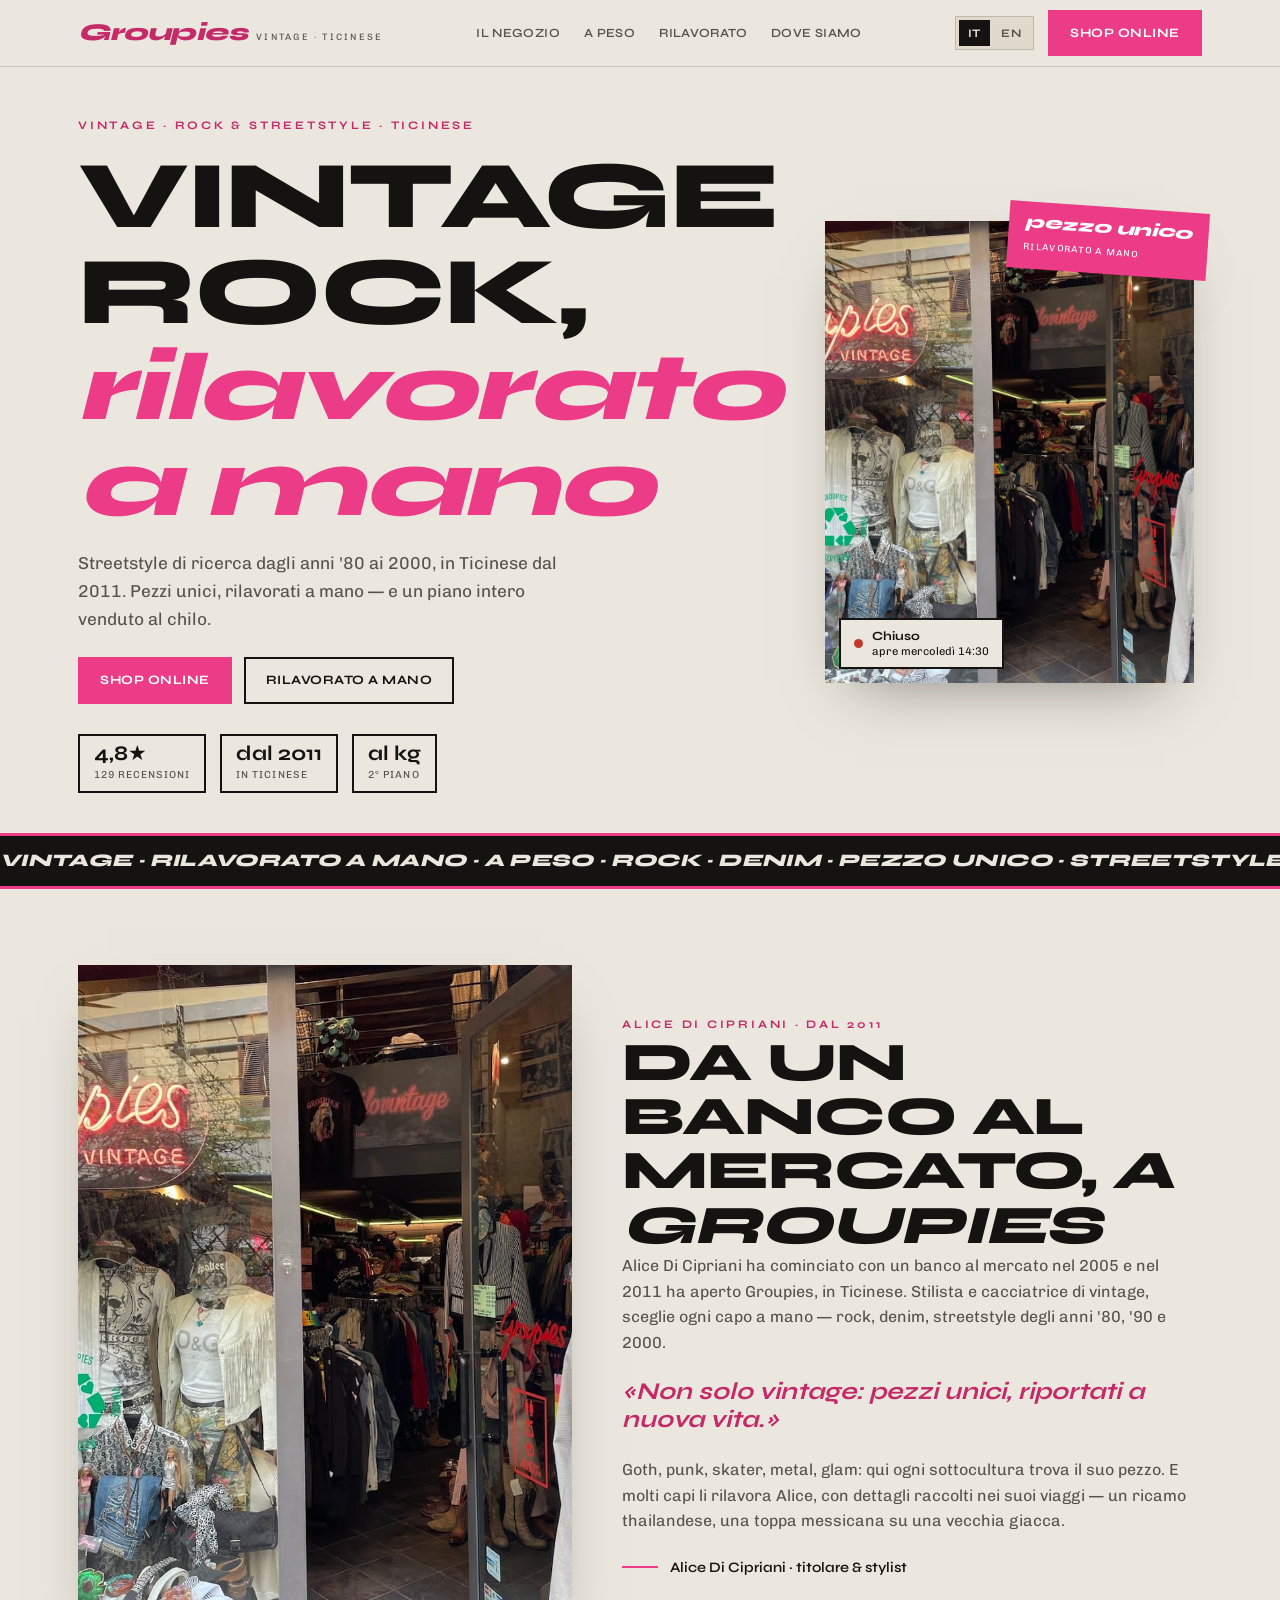
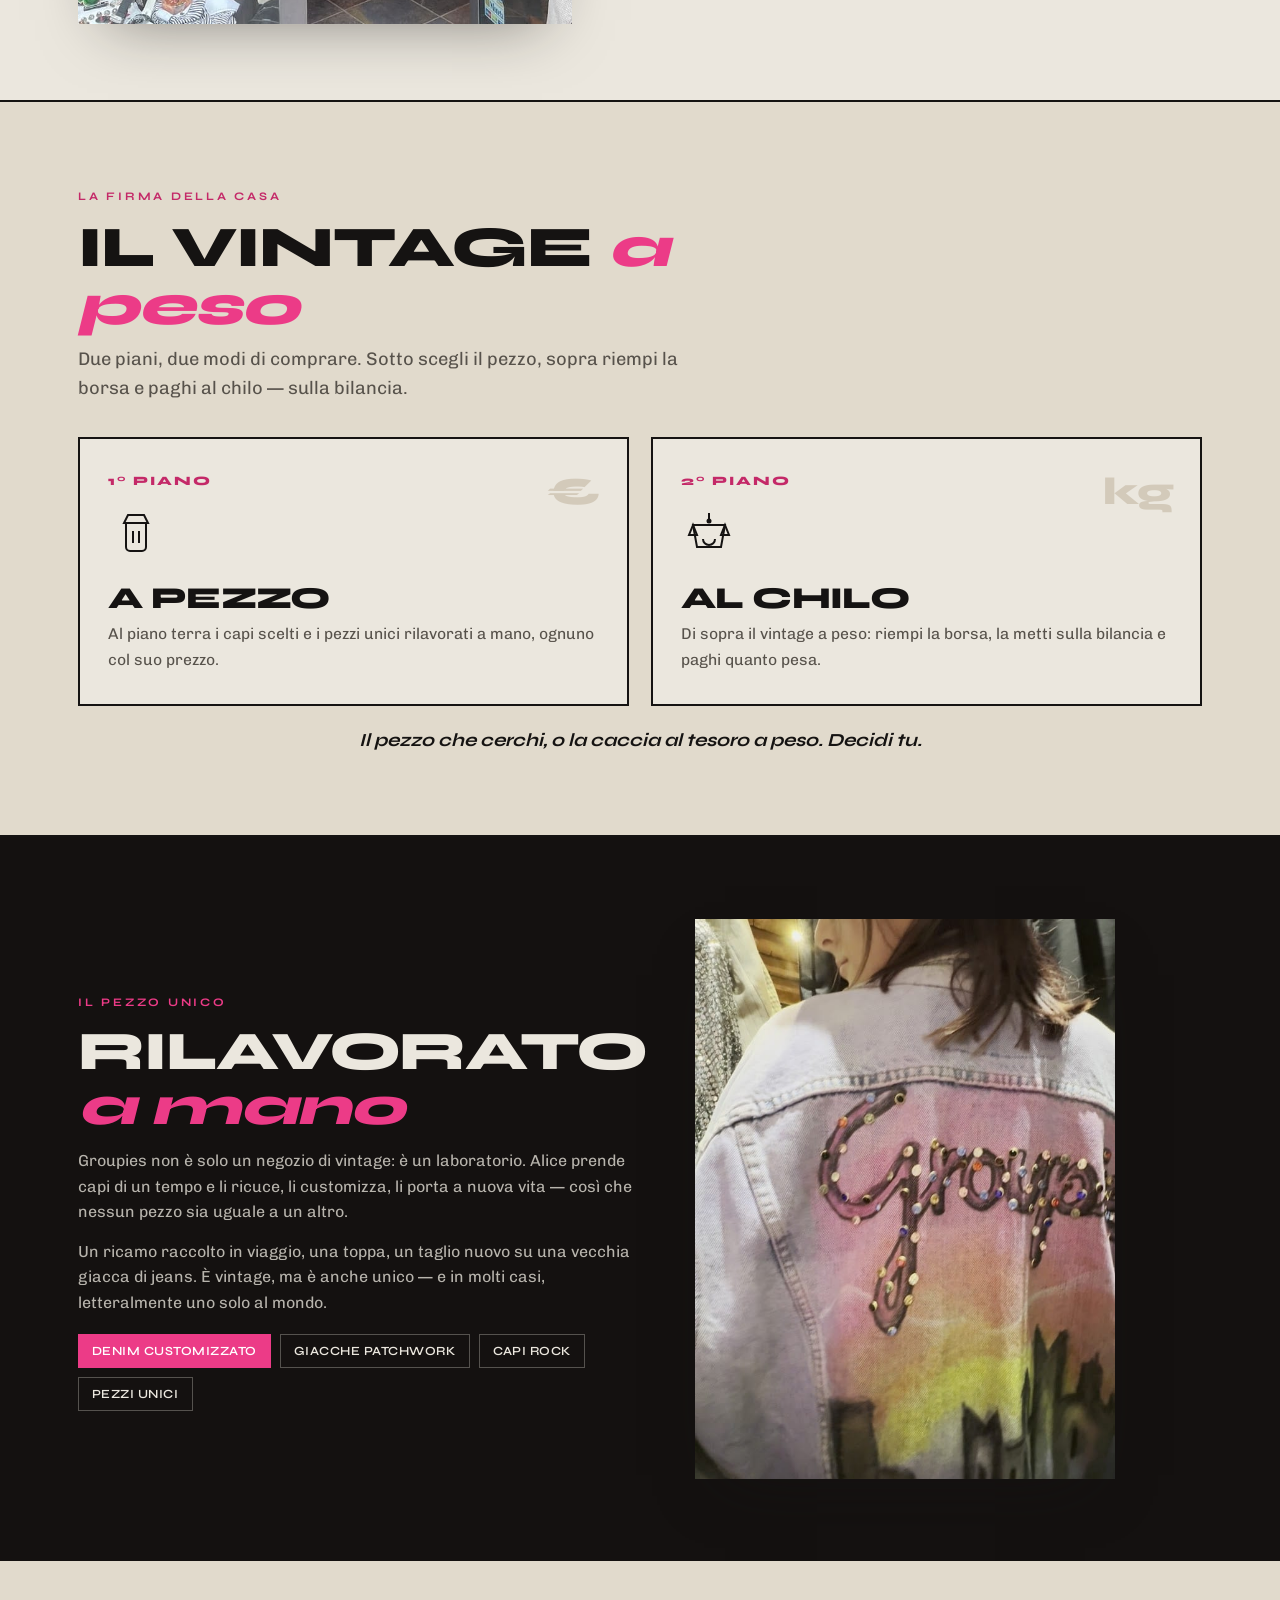
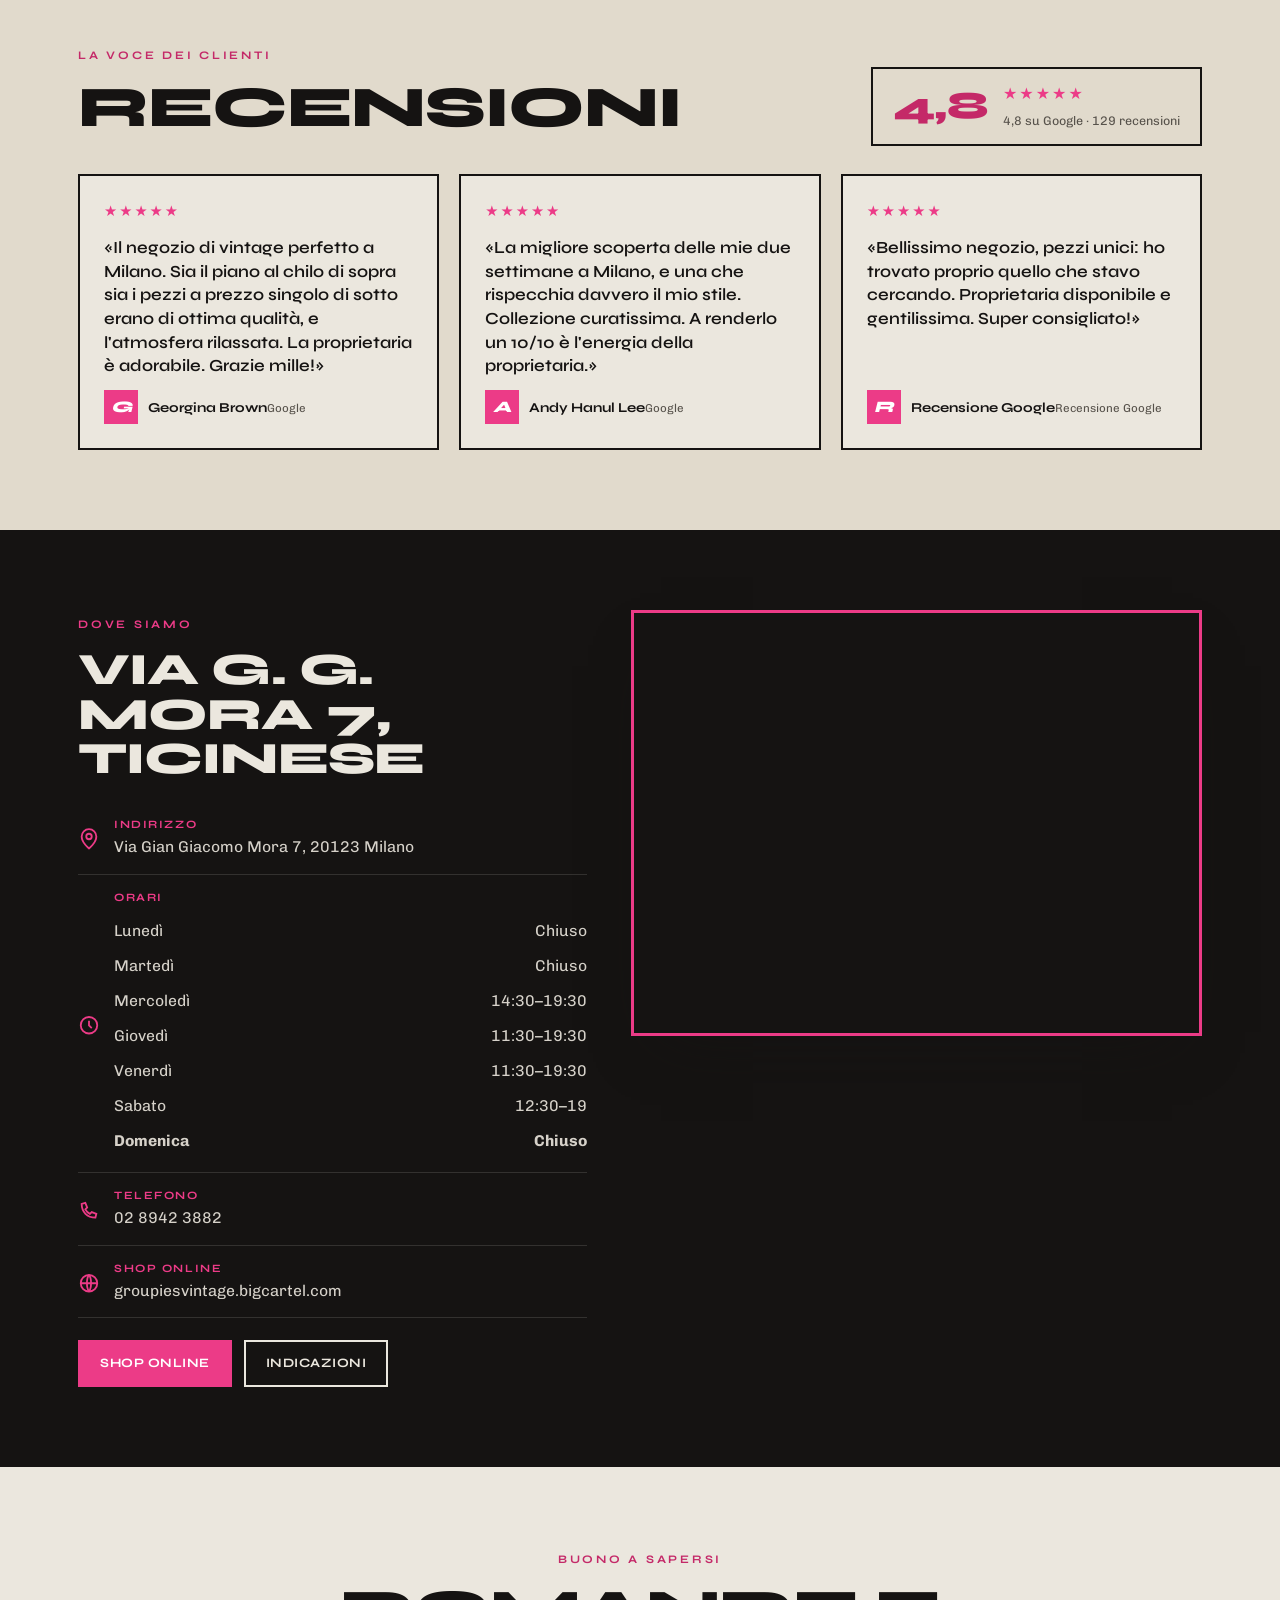
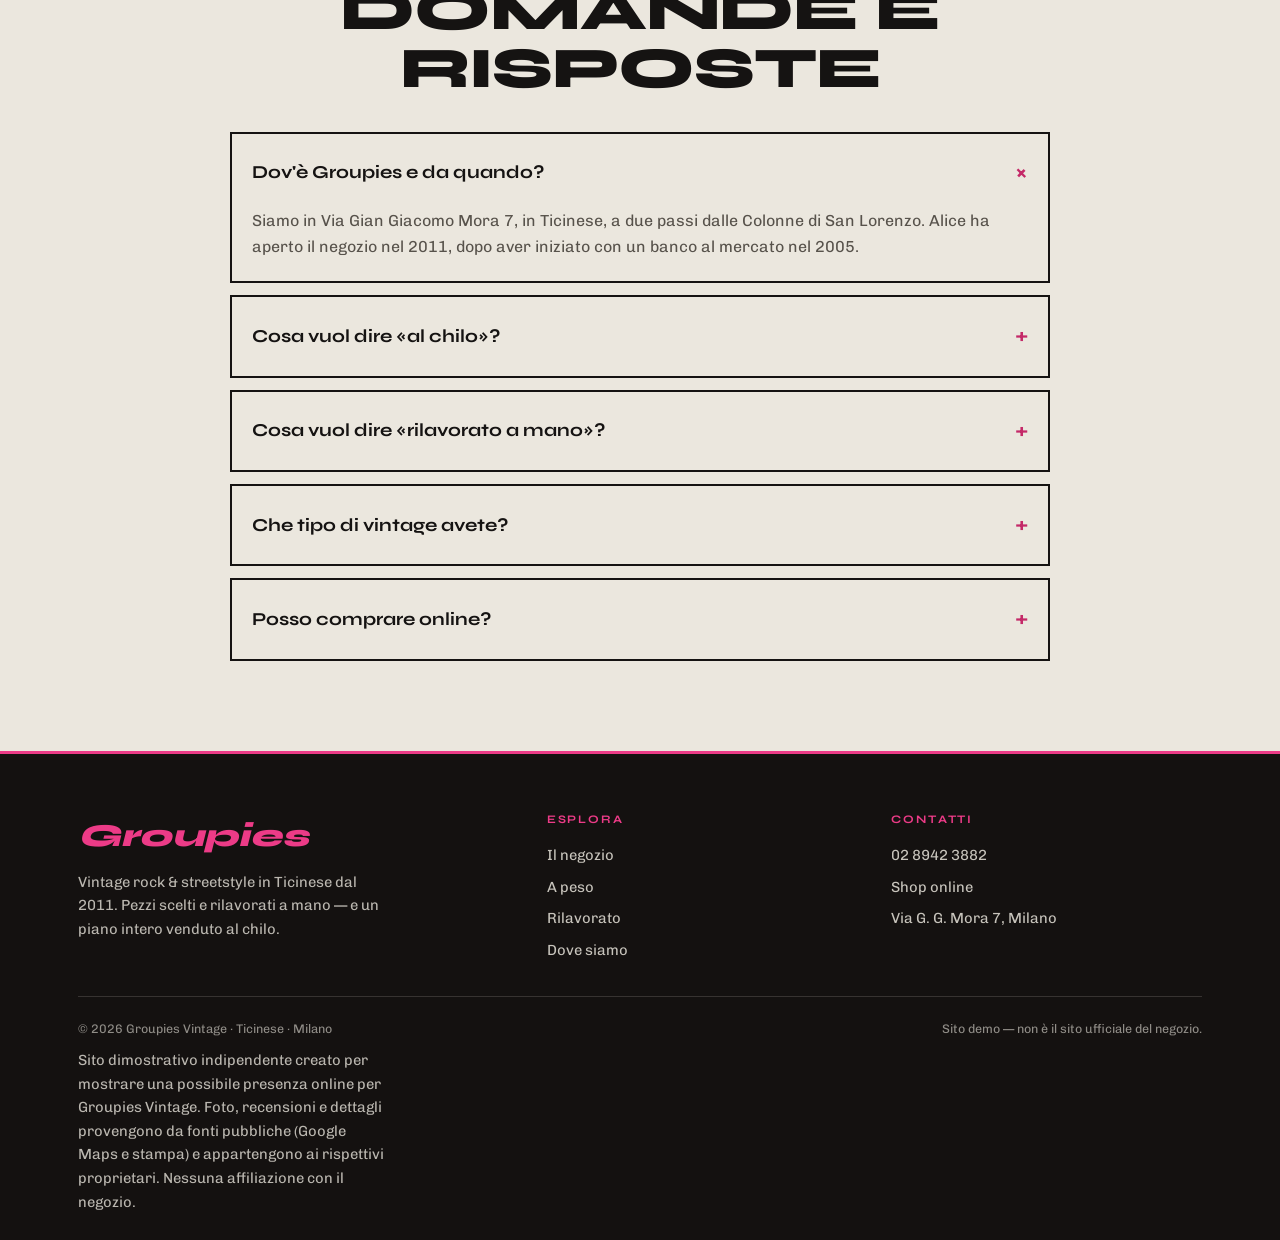
==== index.html @ d7771958 "Groupies Vintage — sito demo (vintage rock streetstyle, Ticinese)" ====
<!DOCTYPE html>
<html lang="it">
<head>
<meta charset="UTF-8">
<meta name="viewport" content="width=device-width, initial-scale=1.0">
<title>Groupies Vintage · vintage rock & streetstyle · Ticinese, Milano</title>
<meta name="description" content="Groupies Vintage, negozio di vintage rock e streetstyle in Ticinese a Milano dal 2011. Pezzi unici rilavorati a mano da Alice Di Cipriani, e un piano di vintage a peso, al chilo.">
<link rel="preconnect" href="https://fonts.googleapis.com">
<link rel="preconnect" href="https://fonts.gstatic.com" crossorigin>
<link href="https://fonts.googleapis.com/css2?family=Syne:ital,wght@0,600;0,700;0,800;1,700;1,800&family=Chivo:ital,wght@0,300;0,400;0,500;0,700;1,400&display=swap" rel="stylesheet">
<link rel="stylesheet" href="css/styles.css">
<link rel="icon" href="data:image/svg+xml,<svg xmlns='http://www.w3.org/2000/svg' viewBox='0 0 100 100'><rect width='100' height='100' fill='%23141110'/><text x='50' y='70' font-size='58' text-anchor='middle' fill='%23EC3B87' font-family='sans-serif' font-style='italic' font-weight='bold'>G</text></svg>">
</head>
<body>

<!-- intro -->
<div id="intro">
  <div class="in">
    <div class="w">Groupies</div>
    <div class="s">Vintage · Milano</div>
  </div>
</div>

<!-- topbar -->
<header class="bar">
  <div class="wrap row">
    <a class="brand" href="#top"><b>Groupies</b><span>Vintage · Ticinese</span></a>
    <nav class="links">
      <a href="#story" data-i18n="nav.story">Il negozio</a>
      <a href="#peso" data-i18n="nav.peso">A peso</a>
      <a href="#remade" data-i18n="nav.remade">Rilavorato</a>
      <a href="#visit" data-i18n="nav.visit">Dove siamo</a>
    </nav>
    <div class="bar-tools">
      <div class="lang"><button data-l="it" class="on">IT</button><button data-l="en">EN</button></div>
      <a href="https://groupiesvintage.bigcartel.com" target="_blank" rel="noopener" class="btn solid" data-i18n="bar.book">Shop online</a>
      <button class="burger" aria-label="Menu"><span></span></button>
    </div>
  </div>
</header>

<main id="top">

<!-- hero -->
<section class="hero">
  <div class="wrap grid">
    <div class="hero-copy">
      <span class="eyebrow kick" data-i18n="hero.kick">Vintage · rock & streetstyle · Ticinese</span>
      <h1 data-i18n="hero.h1">Vintage rock,<br><em>rilavorato a mano</em></h1>
      <p class="sub" data-i18n="hero.sub">Streetstyle di ricerca dagli anni '80 ai 2000, in Ticinese dal 2011. Pezzi unici, rilavorati a mano — e un piano intero venduto al chilo.</p>
      <div class="cta">
        <a href="https://groupiesvintage.bigcartel.com" target="_blank" rel="noopener" class="btn solid" data-i18n="hero.book">Shop online</a>
        <a href="#remade" class="btn ghost" data-i18n="hero.remade">Rilavorato a mano</a>
      </div>
      <div class="facts">
        <div class="f"><b data-i18n="hero.f1n">4,8★</b><span data-i18n="hero.f1l">129 recensioni</span></div>
        <div class="f"><b data-i18n="hero.f2n">dal 2011</b><span data-i18n="hero.f2l">in Ticinese</span></div>
        <div class="f"><b data-i18n="hero.f3n">al kg</b><span data-i18n="hero.f3l">2° piano</span></div>
      </div>
    </div>
    <div class="hero-art">
      <div class="ph">
        <img src="img/hero-facciata.jpg" alt="La vetrina di Groupies Vintage con l'insegna al neon rosa" width="500" height="625">
        <div class="badge-open" id="openBadge"><span class="dot"></span><span class="t"><b>Aperto</b></span></div>
      </div>
      <div class="tag"><b data-i18n="hero.tag">pezzo unico</b><span data-i18n="hero.tags">rilavorato a mano</span></div>
    </div>
  </div>
</section>

<!-- ribbon -->
<div class="ribbon" aria-hidden="true">
  <div class="track">
    <span data-i18n="ribbon">VINTAGE · RILAVORATO A MANO · A PESO · ROCK · DENIM · PEZZO UNICO · STREETSTYLE · DAL 2011 ·</span>
    <span data-i18n="ribbon">VINTAGE · RILAVORATO A MANO · A PESO · ROCK · DENIM · PEZZO UNICO · STREETSTYLE · DAL 2011 ·</span>
  </div>
</div>

<!-- story -->
<section class="story reveal" id="story">
  <div class="wrap grid">
    <div class="ph"><img src="img/shop.jpg" alt="La vetrina di Groupies con l'insegna al neon e i capi vintage" width="400" height="533"></div>
    <div class="story-copy">
      <span class="eyebrow" data-i18n="story.kick">Alice Di Cipriani · dal 2011</span>
      <h2 style="font-size:clamp(2.2rem,5vw,3.4rem);text-transform:uppercase" data-i18n="story.h2">Da un banco al mercato, <em>a Groupies</em></h2>
      <p data-i18n="story.p1">Alice Di Cipriani ha cominciato con un banco al mercato nel 2005 e nel 2011 ha aperto Groupies, in Ticinese. Stilista e cacciatrice di vintage, sceglie ogni capo a mano — rock, denim, streetstyle degli anni '80, '90 e 2000.</p>
      <p class="pull" data-i18n="story.pull">«Non solo vintage: pezzi unici, riportati a nuova vita.»</p>
      <p data-i18n="story.p2">Goth, punk, skater, metal, glam: qui ogni sottocultura trova il suo pezzo. E molti capi li rilavora Alice, con dettagli raccolti nei suoi viaggi — un ricamo thailandese, una toppa messicana su una vecchia giacca.</p>
      <div class="sign"><span class="l"></span><span data-i18n="story.sign">Alice Di Cipriani · titolare & stylist</span></div>
    </div>
  </div>
</section>

<!-- il vintage a peso -->
<section class="peso reveal" id="peso">
  <div class="wrap">
    <div class="shead">
      <span class="eyebrow" data-i18n="peso.kick">La firma della casa</span>
      <h2 data-i18n="peso.h2">Il vintage <em>a peso</em></h2>
      <p class="lead" data-i18n="peso.sub">Due piani, due modi di comprare. Sotto scegli il pezzo, sopra riempi la borsa e paghi al chilo — sulla bilancia.</p>
    </div>
    <div class="floors">
      <div class="floor">
        <span class="big" data-i18n="f1.big">€</span>
        <div class="num" data-i18n="f1.num">1° piano</div>
        <svg class="ic" viewBox="0 0 56 56" fill="none" stroke="currentColor" stroke-width="2"><path d="M20 10h16l4 8H16z"/><path d="M18 18v24a4 4 0 004 4h12a4 4 0 004-4V18"/><path d="M25 26v12M31 26v12"/></svg>
        <h3 data-i18n="f1.t">A pezzo</h3>
        <p data-i18n="f1.p">Al piano terra i capi scelti e i pezzi unici rilavorati a mano, ognuno col suo prezzo.</p>
      </div>
      <div class="floor">
        <span class="big" data-i18n="f2.big">kg</span>
        <div class="num" data-i18n="f2.num">2° piano</div>
        <svg class="ic" viewBox="0 0 56 56" fill="none" stroke="currentColor" stroke-width="2"><path d="M28 8v6"/><circle cx="28" cy="16" r="2.5" fill="currentColor" stroke="none"/><path d="M12 20h32l-4 22H16z"/><path d="M12 20l-4 10h8zM44 20l4 10h-8z"/><path d="M22 34c0 3.3 2.7 6 6 6s6-2.7 6-6"/></svg>
        <h3 data-i18n="f2.t">Al chilo</h3>
        <p data-i18n="f2.p">Di sopra il vintage a peso: riempi la borsa, la metti sulla bilancia e paghi quanto pesa.</p>
      </div>
    </div>
    <p class="note" data-i18n="peso.note">Il pezzo che cerchi, o la caccia al tesoro a peso. Decidi tu.</p>
  </div>
</section>

<!-- rilavorato a mano -->
<section class="remade reveal" id="remade">
  <div class="wrap grid">
    <div class="remade-copy">
      <span class="eyebrow" data-i18n="remade.kick">Il pezzo unico</span>
      <h2 data-i18n="remade.h2">Rilavorato <em>a mano</em></h2>
      <p data-i18n="remade.p1">Groupies non è solo un negozio di vintage: è un laboratorio. Alice prende capi di un tempo e li ricuce, li customizza, li porta a nuova vita — così che nessun pezzo sia uguale a un altro.</p>
      <p data-i18n="remade.p2">Un ricamo raccolto in viaggio, una toppa, un taglio nuovo su una vecchia giacca di jeans. È vintage, ma è anche unico — e in molti casi, letteralmente uno solo al mondo.</p>
      <div class="tags">
        <span class="tag on" data-i18n="rt1">Denim customizzato</span>
        <span class="tag" data-i18n="rt2">Giacche patchwork</span>
        <span class="tag" data-i18n="rt3">Capi rock</span>
        <span class="tag" data-i18n="rt4">Pezzi unici</span>
      </div>
    </div>
    <div class="ph"><img src="img/giacca-custom.jpg" alt="Una giacca di jeans customizzata a mano con la scritta Groupies" width="420" height="560"></div>
  </div>
</section>

<!-- reviews -->
<section class="reviews reveal">
  <div class="wrap">
    <div class="rev-head">
      <div class="shead" style="margin-bottom:0">
        <span class="eyebrow" data-i18n="rev.kick">La voce dei clienti</span>
        <h2 data-i18n="rev.h2">Recensioni</h2>
      </div>
      <div class="rating-badge">
        <span class="big">4,8</span>
        <div><div class="st">★★★★★</div><small data-i18n="rev.sub">4,8 su Google · 129 recensioni</small></div>
      </div>
    </div>
    <div class="rgrid">
      <div class="rcard">
        <div class="stars">★★★★★</div>
        <p data-i18n="rc1">«Il negozio di vintage perfetto a Milano. Sia il piano al chilo di sopra sia i pezzi a prezzo singolo di sotto erano di ottima qualità, e l'atmosfera rilassata. La proprietaria è adorabile. Grazie mille!»</p>
        <div class="who"><span class="av">G</span><div><b>Georgina Brown</b><span data-i18n="rc1m">Google</span></div></div>
      </div>
      <div class="rcard">
        <div class="stars">★★★★★</div>
        <p data-i18n="rc2">«La migliore scoperta delle mie due settimane a Milano, e una che rispecchia davvero il mio stile. Collezione curatissima. A renderlo un 10/10 è l'energia della proprietaria.»</p>
        <div class="who"><span class="av">A</span><div><b>Andy Hanul Lee</b><span data-i18n="rc2m">Google</span></div></div>
      </div>
      <div class="rcard">
        <div class="stars">★★★★★</div>
        <p data-i18n="rc3">«Bellissimo negozio, pezzi unici: ho trovato proprio quello che stavo cercando. Proprietaria disponibile e gentilissima. Super consigliato!»</p>
        <div class="who"><span class="av">R</span><div><b>Recensione Google</b><span data-i18n="rc3m">Recensione Google</span></div></div>
      </div>
    </div>
  </div>
</section>

<!-- visit -->
<section class="visit reveal" id="visit">
  <div class="wrap grid">
    <div class="info">
      <span class="eyebrow" data-i18n="visit.kick">Dove siamo</span>
      <h2 data-i18n="visit.h2">Via G. G. Mora 7, Ticinese</h2>
      <div class="line">
        <svg class="ic" viewBox="0 0 24 24" fill="none" stroke="currentColor" stroke-width="2"><path d="M12 22s8-6.5 8-13a8 8 0 10-16 0c0 6.5 8 13 8 13z"/><circle cx="12" cy="9" r="3"/></svg>
        <div><b data-i18n="visit.addr">Indirizzo</b><span>Via Gian Giacomo Mora 7, 20123 Milano</span></div>
      </div>
      <div class="line">
        <svg class="ic" viewBox="0 0 24 24" fill="none" stroke="currentColor" stroke-width="2"><circle cx="12" cy="12" r="9"/><path d="M12 7v5l3 3"/></svg>
        <div style="flex:1"><b data-i18n="visit.hours">Orari</b><div id="hoursList" style="margin-top:6px"></div></div>
      </div>
      <div class="line">
        <svg class="ic" viewBox="0 0 24 24" fill="none" stroke="currentColor" stroke-width="2"><path d="M4 5c0 9 6 15 15 15l1-4-5-2-2 2a12 12 0 01-5-5l2-2-2-5z"/></svg>
        <div><b data-i18n="visit.phone">Telefono</b><a href="tel:+390289423882">02 8942 3882</a></div>
      </div>
      <div class="line">
        <svg class="ic" viewBox="0 0 24 24" fill="none" stroke="currentColor" stroke-width="2"><circle cx="12" cy="12" r="9"/><path d="M3 12h18M12 3c3 3.5 3 14 0 18M12 3c-3 3.5-3 14 0 18"/></svg>
        <div><b data-i18n="visit.shop">Shop online</b><a href="https://groupiesvintage.bigcartel.com" target="_blank" rel="noopener">groupiesvintage.bigcartel.com</a></div>
      </div>
      <div class="cta" style="display:flex;gap:12px;margin-top:22px;flex-wrap:wrap">
        <a href="https://groupiesvintage.bigcartel.com" target="_blank" rel="noopener" class="btn solid" data-i18n="visit.book">Shop online</a>
        <a href="https://www.google.com/maps/dir/?api=1&destination=Groupies+Vintage+Via+Gian+Giacomo+Mora+7+Milano" target="_blank" rel="noopener" class="btn ghost" style="color:var(--concrete);border-color:var(--concrete)" data-i18n="visit.dir">Indicazioni</a>
      </div>
    </div>
    <div class="mapbox">
      <iframe title="Mappa — Groupies Vintage, Via Gian Giacomo Mora 7 Milano" loading="lazy" referrerpolicy="no-referrer-when-downgrade" src="https://www.google.com/maps?q=Groupies+Vintage,+Via+Gian+Giacomo+Mora+7,+Milano&output=embed"></iframe>
    </div>
  </div>
</section>

<!-- faq -->
<section class="faq reveal">
  <div class="wrap">
    <div class="shead center">
      <span class="eyebrow" data-i18n="faq.kick">Buono a sapersi</span>
      <h2 data-i18n="faq.h2">Domande e risposte</h2>
    </div>
    <div class="qs">
      <details class="q" open>
        <summary><span data-i18n="q1">Dov'è Groupies e da quando?</span><span class="pl">+</span></summary>
        <p data-i18n="a1">Siamo in Via Gian Giacomo Mora 7, in Ticinese, a due passi dalle Colonne di San Lorenzo. Alice ha aperto il negozio nel 2011, dopo aver iniziato con un banco al mercato nel 2005.</p>
      </details>
      <details class="q">
        <summary><span data-i18n="q2">Cosa vuol dire «al chilo»?</span><span class="pl">+</span></summary>
        <p data-i18n="a2">Al piano terra ci sono i capi scelti, ognuno col suo prezzo. Al piano di sopra c'è il vintage a peso: riempi la borsa, la metti sulla bilancia e paghi quanto pesa — una vera caccia al tesoro.</p>
      </details>
      <details class="q">
        <summary><span data-i18n="q3">Cosa vuol dire «rilavorato a mano»?</span><span class="pl">+</span></summary>
        <p data-i18n="a3">Alice rilavora molti capi a mano — customizza e ripara il vintage trasformandolo in pezzi unici, spesso con dettagli raccolti nei suoi viaggi, così che nessuno sia uguale a un altro.</p>
      </details>
      <details class="q">
        <summary><span data-i18n="q4">Che tipo di vintage avete?</span><span class="pl">+</span></summary>
        <p data-i18n="a4">Streetstyle dagli anni '80 ai 2000, rock e denim, con capi per gli stili goth, punk, skater e glam. Alice è stilista e in negozio è in vendita anche la sua collezione.</p>
      </details>
      <details class="q">
        <summary><span data-i18n="q5">Posso comprare online?</span><span class="pl">+</span></summary>
        <p data-i18n="a5">Sì — una selezione è sullo shop online (groupiesvintage.bigcartel.com). Ma il piano al chilo e i pezzi rilavorati si scovano meglio di persona.</p>
      </details>
    </div>
  </div>
</section>

</main>

<footer class="ft">
  <div class="wrap">
    <div class="top">
      <div>
        <div class="mk">Groupies</div>
        <p data-i18n="ft.tag">Vintage rock & streetstyle in Ticinese dal 2011. Pezzi scelti e rilavorati a mano — e un piano intero venduto al chilo.</p>
      </div>
      <div>
        <h5 data-i18n="ft.explore">Esplora</h5>
        <a href="#story" data-i18n="nav.story">Il negozio</a>
        <a href="#peso" data-i18n="nav.peso">A peso</a>
        <a href="#remade" data-i18n="nav.remade">Rilavorato</a>
        <a href="#visit" data-i18n="nav.visit">Dove siamo</a>
      </div>
      <div>
        <h5 data-i18n="ft.contact">Contatti</h5>
        <a href="tel:+390289423882">02 8942 3882</a>
        <a href="https://groupiesvintage.bigcartel.com" target="_blank" rel="noopener">Shop online</a>
        <a href="https://www.google.com/maps?q=Groupies+Vintage,+Via+Gian+Giacomo+Mora+7,+Milano" target="_blank" rel="noopener">Via G. G. Mora 7, Milano</a>
      </div>
    </div>
    <div class="bottom">
      <span>© 2026 Groupies Vintage · Ticinese · Milano</span>
      <span data-i18n="ft.rights">Sito demo — non è il sito ufficiale del negozio.</span>
    </div>
    <p class="disc" data-i18n="ft.disc">Sito dimostrativo indipendente creato per mostrare una possibile presenza online per Groupies Vintage. Foto, recensioni e dettagli provengono da fonti pubbliche (Google Maps e stampa) e appartengono ai rispettivi proprietari. Nessuna affiliazione con il negozio.</p>
  </div>
</footer>

<!-- JSON-LD -->
<script type="application/ld+json">
{
  "@context":"https://schema.org",
  "@type":"ClothingStore",
  "name":"Groupies Vintage",
  "description":"Negozio di vintage rock e streetstyle in Ticinese a Milano dal 2011. Pezzi unici rilavorati a mano da Alice Di Cipriani, e un piano di vintage a peso, al chilo.",
  "url":"https://rotenzark.github.io/groupies-vintage/",
  "telephone":"+39 02 8942 3882",
  "foundingDate":"2011",
  "priceRange":"€€",
  "address":{"@type":"PostalAddress","streetAddress":"Via Gian Giacomo Mora 7","addressLocality":"Milano","postalCode":"20123","addressCountry":"IT"},
  "geo":{"@type":"GeoCoordinates","latitude":45.45885,"longitude":9.180087},
  "aggregateRating":{"@type":"AggregateRating","ratingValue":"4.8","reviewCount":"129"},
  "openingHoursSpecification":[
    {"@type":"OpeningHoursSpecification","dayOfWeek":["Wednesday"],"opens":"14:30","closes":"19:30"},
    {"@type":"OpeningHoursSpecification","dayOfWeek":["Thursday","Friday"],"opens":"11:30","closes":"19:30"},
    {"@type":"OpeningHoursSpecification","dayOfWeek":["Saturday"],"opens":"12:30","closes":"19:00"}
  ]
}
</script>
<script type="application/ld+json">
{
  "@context":"https://schema.org",
  "@type":"FAQPage",
  "mainEntity":[
    {"@type":"Question","name":"Dov'è Groupies e da quando?","acceptedAnswer":{"@type":"Answer","text":"Siamo in Via Gian Giacomo Mora 7, in Ticinese, a due passi dalle Colonne di San Lorenzo. Alice ha aperto il negozio nel 2011, dopo aver iniziato con un banco al mercato nel 2005."}},
    {"@type":"Question","name":"Cosa vuol dire «al chilo»?","acceptedAnswer":{"@type":"Answer","text":"Al piano terra ci sono i capi scelti, ognuno col suo prezzo. Al piano di sopra c'è il vintage a peso: riempi la borsa, la metti sulla bilancia e paghi quanto pesa."}},
    {"@type":"Question","name":"Cosa vuol dire «rilavorato a mano»?","acceptedAnswer":{"@type":"Answer","text":"Alice rilavora molti capi a mano, customizza e ripara il vintage trasformandolo in pezzi unici, spesso con dettagli raccolti nei suoi viaggi, così che nessuno sia uguale a un altro."}},
    {"@type":"Question","name":"Che tipo di vintage avete?","acceptedAnswer":{"@type":"Answer","text":"Streetstyle dagli anni '80 ai 2000, rock e denim, con capi per gli stili goth, punk, skater e glam. Alice è stilista e in negozio è in vendita anche la sua collezione."}},
    {"@type":"Question","name":"Posso comprare online?","acceptedAnswer":{"@type":"Answer","text":"Sì, una selezione è sullo shop online (groupiesvintage.bigcartel.com). Ma il piano al chilo e i pezzi rilavorati si scovano meglio di persona."}}
  ]
}
</script>

<script src="js/main.js"></script>
</body>
</html>
---- css/styles.css ----
/* ==========================================================================
   GROUPIES VINTAGE — vintage rock & streetstyle · Ticinese · dal 2011
   Gesto-firma: «IL VINTAGE A PESO» (2 piani: prezzo fisso / al chilo, la
   bilancia) + «rilavorato a mano — il pezzo unico» (i capi customizzati di Alice)
   Font: Syne (display) + Chivo (body)
   ========================================================================== */

:root{
  --concrete:#EBE7DE;
  --concrete-2:#E1DACC;
  --concrete-3:#D3CABA;
  --ink:#151312;
  --ink-soft:#57524B;
  --pink:#EC3B87;
  --pink-d:#C42968;
  --black:#141110;
  --line:rgba(21,19,18,.16);
  --line-2:rgba(21,19,18,.08);
  --shadow:0 26px 60px -30px rgba(21,19,18,.5);
  --maxw:1180px;
  --disp:'Syne', system-ui, sans-serif;
  --sans:'Chivo', system-ui, -apple-system, sans-serif;
}

*{box-sizing:border-box;margin:0;padding:0}
html{scroll-behavior:smooth}
body{font-family:var(--sans);color:var(--ink);background:var(--concrete);line-height:1.6;-webkit-font-smoothing:antialiased;overflow-x:hidden}
img{max-width:100%;display:block}
a{color:inherit;text-decoration:none}
h1,h2,h3,h4{font-family:var(--disp);font-weight:800;line-height:1;letter-spacing:-.02em}
section{position:relative}

.wrap{max-width:var(--maxw);margin:0 auto;padding:0 28px}
.eyebrow{font-family:var(--disp);font-weight:700;font-size:.72rem;letter-spacing:.24em;text-transform:uppercase;color:var(--pink-d);display:inline-block}
.lead{font-size:1.14rem;color:var(--ink-soft);max-width:60ch}

/* intro */
#intro{position:fixed;inset:0;z-index:1200;background:var(--black);display:grid;place-items:center;transition:opacity .7s ease,visibility .7s}
#intro.gone{opacity:0;visibility:hidden}
#intro .in{text-align:center;animation:rise 1s ease both}
#intro .w{font-family:var(--disp);font-weight:800;font-size:clamp(2.6rem,9vw,4.6rem);color:var(--pink);letter-spacing:-.03em;font-style:italic}
#intro .s{font-size:.72rem;letter-spacing:.4em;text-transform:uppercase;color:#EAE7DE;margin-top:.4rem}
@keyframes rise{from{opacity:0;transform:translateY(14px)}to{opacity:1;transform:none}}

/* topbar */
header.bar{position:sticky;top:0;z-index:900;background:rgba(235,231,222,.92);backdrop-filter:blur(10px);border-bottom:1px solid var(--line)}
.bar .row{display:flex;align-items:center;justify-content:space-between;gap:18px;height:66px}
.brand{display:flex;align-items:baseline;gap:9px}
.brand b{font-family:var(--disp);font-weight:800;font-style:italic;font-size:1.5rem;color:var(--pink-d);letter-spacing:-.02em}
.brand span{font-size:.58rem;letter-spacing:.24em;text-transform:uppercase;color:var(--ink-soft)}
nav.links{display:flex;gap:24px}
nav.links a{font-family:var(--disp);font-size:.78rem;font-weight:600;letter-spacing:.03em;text-transform:uppercase;color:var(--ink-soft);transition:color .2s}
nav.links a:hover{color:var(--pink-d)}
.bar-tools{display:flex;align-items:center;gap:14px}
.lang{display:flex;gap:2px;border:1px solid var(--line);border-radius:0;padding:3px;background:var(--concrete-2)}
.lang button{font:inherit;font-family:var(--disp);font-size:.72rem;font-weight:700;letter-spacing:.06em;border:0;cursor:pointer;background:transparent;color:var(--ink-soft);padding:4px 9px}
.lang button.on{background:var(--ink);color:var(--concrete)}
.btn{display:inline-flex;align-items:center;gap:8px;font-family:var(--disp);font-weight:700;font-size:.8rem;letter-spacing:.04em;text-transform:uppercase;padding:11px 20px;border-radius:0;cursor:pointer;border:2px solid transparent;transition:transform .15s ease,background .2s,color .2s;white-space:nowrap}
.btn.solid{background:var(--pink);color:#fff}
.btn.solid:hover{background:var(--pink-d);transform:translate(-2px,-2px)}
.btn.ghost{background:transparent;color:var(--ink);border-color:var(--ink)}
.btn.ghost:hover{background:var(--ink);color:var(--concrete)}
.btn.ink{background:var(--ink);color:var(--concrete)}
.btn.ink:hover{background:var(--pink);color:#fff;transform:translate(-2px,-2px)}
.burger{display:none}

/* hero */
.hero{padding:44px 0 40px}
.hero .grid{display:grid;grid-template-columns:1.02fr .98fr;gap:44px;align-items:center}
.hero .kick{margin-bottom:14px}
.hero h1{font-size:clamp(3rem,7.5vw,6rem);color:var(--ink);text-transform:uppercase}
.hero h1 em{font-style:italic;color:var(--pink);text-transform:none;font-weight:800}
.hero .sub{font-size:1.08rem;color:var(--ink-soft);max-width:44ch;margin:18px 0 6px}
.hero .cta{display:flex;gap:12px;flex-wrap:wrap;margin-top:24px}
.hero .facts{display:flex;gap:14px;margin-top:30px;flex-wrap:wrap}
.hero .facts .f{border:2px solid var(--ink);padding:8px 14px}
.hero .facts .f b{font-family:var(--disp);font-size:1.3rem;color:var(--ink);display:block;line-height:1}
.hero .facts .f span{font-size:.64rem;letter-spacing:.1em;text-transform:uppercase;color:var(--ink-soft);margin-top:2px;display:block}
.hero-art{position:relative}
.hero-art .ph{position:relative;aspect-ratio:4/5;overflow:hidden;box-shadow:var(--shadow)}
.hero-art .ph img{width:100%;height:100%;object-fit:cover}
.hero-art .tag{position:absolute;top:-14px;right:-14px;background:var(--pink);color:#fff;padding:12px 16px;transform:rotate(4deg);box-shadow:var(--shadow)}
.hero-art .tag b{font-family:var(--disp);font-weight:800;font-size:1.1rem;display:block;line-height:1;font-style:italic}
.hero-art .tag span{font-size:.58rem;letter-spacing:.14em;text-transform:uppercase}
.badge-open{position:absolute;bottom:14px;left:14px;background:var(--concrete);border:2px solid var(--ink);padding:8px 13px;display:flex;align-items:center;gap:9px}
.badge-open .dot{width:9px;height:9px;border-radius:50%;background:#c0392b}
.badge-open.op .dot{background:#3a9d5b}
.badge-open .t{font-size:.7rem;line-height:1.3}
.badge-open .t b{display:block;font-size:.78rem;font-family:var(--disp);font-weight:700}

/* ribbon */
.ribbon{background:var(--ink);color:var(--concrete);overflow:hidden;border-top:3px solid var(--pink);border-bottom:3px solid var(--pink)}
.ribbon .track{display:flex;gap:28px;white-space:nowrap;padding:11px 0;animation:slide 30s linear infinite;width:max-content}
.ribbon span{font-family:var(--disp);font-weight:800;font-style:italic;font-size:1.1rem;text-transform:uppercase;letter-spacing:.02em}
.ribbon span b{color:var(--pink);font-style:normal}
@keyframes slide{from{transform:translateX(0)}to{transform:translateX(-50%)}}

.shead{max-width:64ch;margin-bottom:34px}
.shead h2{font-size:clamp(2.2rem,5vw,3.6rem);margin:12px 0 10px;text-transform:uppercase}
.shead h2 em{font-style:italic;color:var(--pink);text-transform:none}
.center{margin-left:auto;margin-right:auto;text-align:center}

/* story */
.story{padding:76px 0}
.story .grid{display:grid;grid-template-columns:.92fr 1.08fr;gap:50px;align-items:center}
.story .ph{position:relative;overflow:hidden;aspect-ratio:3/4;box-shadow:var(--shadow)}
.story .ph img{width:100%;height:100%;object-fit:cover}
.story p{margin-bottom:16px;color:var(--ink-soft)}
.story .pull{font-family:var(--disp);font-weight:700;font-style:italic;font-size:1.5rem;color:var(--pink-d);line-height:1.2;margin:22px 0}
.story .sign{display:flex;align-items:center;gap:12px;margin-top:22px}
.story .sign .l{width:36px;height:2px;background:var(--pink)}
.story .sign span{font-family:var(--disp);font-weight:600;font-size:.9rem}

/* a peso (two floors) */
.peso{padding:80px 0;background:var(--concrete-2);border-top:2px solid var(--ink);border-bottom:2px solid var(--ink)}
.floors{display:grid;grid-template-columns:1fr 1fr;gap:22px;margin-top:16px}
.floor{background:var(--concrete);border:2px solid var(--ink);padding:32px 28px;position:relative}
.floor .num{font-family:var(--disp);font-weight:800;font-size:.8rem;letter-spacing:.14em;text-transform:uppercase;color:var(--pink-d)}
.floor .ic{width:56px;height:56px;color:var(--ink);margin:14px 0}
.floor h3{font-size:1.9rem;text-transform:uppercase;margin-bottom:8px}
.floor p{color:var(--ink-soft);font-size:.98rem}
.floor .big{position:absolute;top:22px;right:26px;font-family:var(--disp);font-weight:800;font-size:2.4rem;color:var(--concrete-3)}
.peso .note{margin-top:20px;text-align:center;font-family:var(--disp);font-weight:700;font-style:italic;font-size:1.15rem;color:var(--ink)}

/* rilavorato (dark) */
.remade{padding:82px 0;background:var(--black);color:var(--concrete)}
.remade .grid{display:grid;grid-template-columns:1fr 1fr;gap:48px;align-items:center}
.remade .eyebrow{color:var(--pink)}
.remade h2{font-size:clamp(2.2rem,4.6vw,3.4rem);color:var(--concrete);margin:12px 0 14px;text-transform:uppercase}
.remade h2 em{font-style:italic;color:var(--pink);text-transform:none}
.remade p{color:rgba(235,231,222,.76);margin-bottom:14px}
.remade .ph{position:relative;overflow:hidden;box-shadow:var(--shadow);aspect-ratio:3/4;max-width:420px}
.remade .ph img{width:100%;height:100%;object-fit:cover}
.remade .tags{display:flex;gap:9px;flex-wrap:wrap;margin-top:18px}
.remade .tag{border:1px solid rgba(235,231,222,.3);padding:6px 13px;font-family:var(--disp);font-weight:600;font-size:.78rem;text-transform:uppercase;letter-spacing:.04em}
.remade .tag.on{background:var(--pink);border-color:var(--pink);color:#fff}

/* gallery */
.gallery{padding:80px 0}
.gg{display:grid;grid-template-columns:repeat(4,1fr);grid-auto-rows:200px;gap:14px}
.gg figure{overflow:hidden;background:var(--concrete-3);position:relative}
.gg img{width:100%;height:100%;object-fit:cover;transition:transform .5s ease}
.gg figure:hover img{transform:scale(1.05)}
.gg .big{grid-column:span 2;grid-row:span 2}
.gg .tall{grid-row:span 2}

/* reviews */
.reviews{padding:80px 0;background:var(--concrete-2)}
.rev-head{display:flex;align-items:flex-end;justify-content:space-between;gap:20px;flex-wrap:wrap;margin-bottom:28px}
.rating-badge{display:flex;align-items:center;gap:14px;border:2px solid var(--ink);padding:12px 20px}
.rating-badge .big{font-family:var(--disp);font-weight:800;font-size:2.4rem;color:var(--pink-d);line-height:1}
.rating-badge .st{color:var(--pink);font-size:1rem;letter-spacing:2px}
.rating-badge small{color:var(--ink-soft);font-size:.78rem}
.rgrid{display:grid;grid-template-columns:repeat(3,1fr);gap:20px}
.rcard{background:var(--concrete);border:2px solid var(--ink);padding:24px;display:flex;flex-direction:column;gap:12px}
.rcard.wide{grid-column:span 1}
.rcard .stars{color:var(--pink);letter-spacing:2px;font-size:.92rem}
.rcard p{font-family:var(--disp);font-weight:600;font-size:1.06rem;line-height:1.4;color:var(--ink)}
.rcard .who{display:flex;align-items:center;gap:10px;margin-top:auto}
.rcard .who .av{width:34px;height:34px;background:var(--pink);color:#fff;display:grid;place-items:center;font-family:var(--disp);font-weight:800;font-style:italic;font-size:1rem}
.rcard .who b{font-size:.85rem;font-family:var(--disp);font-weight:700}
.rcard .who span{font-size:.72rem;color:var(--ink-soft)}

/* visit */
.visit{padding:80px 0;background:var(--ink);color:var(--concrete)}
.visit .grid{display:grid;grid-template-columns:1fr 1.12fr;gap:44px;align-items:start}
.visit .eyebrow{color:var(--pink)}
.visit h2{color:var(--concrete);font-size:clamp(2rem,4vw,2.8rem);margin:12px 0 20px;text-transform:uppercase}
.info .line{display:flex;gap:14px;padding:14px 0;border-bottom:1px solid rgba(235,231,222,.14)}
.info .line .ic{width:22px;flex:none;color:var(--pink);margin-top:3px}
.info .line b{display:block;font-family:var(--disp);font-weight:700;font-size:.7rem;letter-spacing:.14em;text-transform:uppercase;color:var(--pink)}
.info .line span,.info .line a{color:rgba(235,231,222,.9);font-size:.98rem}
.info .line a:hover{color:#fff;text-decoration:underline}
.hourrow{display:flex;justify-content:space-between;font-size:.92rem;padding:5px 0;color:rgba(235,231,222,.86)}
.hourrow.today{color:var(--pink);font-weight:700}
.hourrow .d{text-transform:capitalize}
.mapbox{overflow:hidden;border:3px solid var(--pink);min-height:420px;box-shadow:var(--shadow)}
.mapbox iframe{width:100%;height:100%;min-height:420px;border:0;display:block;filter:grayscale(.4) contrast(1.1)}

/* faq */
.faq{padding:78px 0}
.faq .qs{max-width:820px;margin:0 auto}
details.q{border:2px solid var(--ink);padding:4px 20px;margin-bottom:12px;background:var(--concrete)}
details.q summary{list-style:none;cursor:pointer;padding:16px 0;font-family:var(--disp);font-weight:700;font-size:1.14rem;display:flex;justify-content:space-between;gap:14px;align-items:center}
details.q summary::-webkit-details-marker{display:none}
details.q summary .pl{color:var(--pink-d);font-size:1.5rem;transition:transform .25s;flex:none}
details.q[open] summary .pl{transform:rotate(45deg)}
details.q p{padding:0 0 18px;color:var(--ink-soft)}

/* footer */
footer.ft{background:var(--black);color:var(--concrete);padding:56px 0 26px;border-top:3px solid var(--pink)}
footer.ft .top{display:grid;grid-template-columns:1.4fr 1fr 1fr;gap:34px;padding-bottom:30px;border-bottom:1px solid rgba(235,231,222,.16)}
footer.ft .mk{font-family:var(--disp);font-weight:800;font-style:italic;font-size:2rem;color:var(--pink)}
footer.ft p{color:rgba(235,231,222,.78);font-size:.92rem;margin-top:10px;max-width:34ch}
footer.ft h5{font-family:var(--disp);font-weight:700;font-size:.72rem;letter-spacing:.16em;text-transform:uppercase;color:var(--pink);margin-bottom:12px}
footer.ft a{display:block;color:rgba(235,231,222,.84);font-size:.92rem;padding:4px 0}
footer.ft a:hover{color:#fff}
footer.ft .bottom{display:flex;justify-content:space-between;gap:16px;flex-wrap:wrap;padding-top:22px;font-size:.78rem;color:rgba(235,231,222,.58)}
.disc{margin-top:10px;font-size:.72rem;color:rgba(235,231,222,.46);max-width:72ch}

.reveal{opacity:0;transform:translateY(20px);transition:opacity .7s ease,transform .7s ease}
.reveal.in{opacity:1;transform:none}

@media(max-width:940px){
  nav.links{display:none}
  .hero .grid,.story .grid,.remade .grid,.visit .grid{grid-template-columns:1fr}
  .hero-art{order:-1;max-width:420px;margin:0 auto}
  .story .ph{order:-1;max-width:380px}
  .remade .ph{order:-1;margin:0 auto}
  .floors{grid-template-columns:1fr}
  .rgrid{grid-template-columns:1fr}
  .gg{grid-template-columns:repeat(2,1fr);grid-auto-rows:180px}
  footer.ft .top{grid-template-columns:1fr 1fr}
  .burger{display:inline-grid;place-items:center;width:42px;height:42px;border:2px solid var(--ink);background:var(--concrete-2);cursor:pointer}
  .burger span{width:18px;height:2px;background:var(--ink);position:relative}
  .burger span::before,.burger span::after{content:"";position:absolute;left:0;width:18px;height:2px;background:var(--ink)}
  .burger span::before{top:-6px}.burger span::after{top:6px}
}
@media(max-width:560px){
  .wrap{padding:0 18px}
  .bar-tools .btn.solid{display:none}
  .brand span{display:none}
  .gg{grid-template-columns:1fr;grid-auto-rows:230px}
  .gg .big{grid-column:span 1;grid-row:span 1}
  footer.ft .top{grid-template-columns:1fr}
  .bar .row{height:58px}
}
@media(prefers-reduced-motion:reduce){*{animation:none!important;transition:none!important}.reveal{opacity:1;transform:none}}
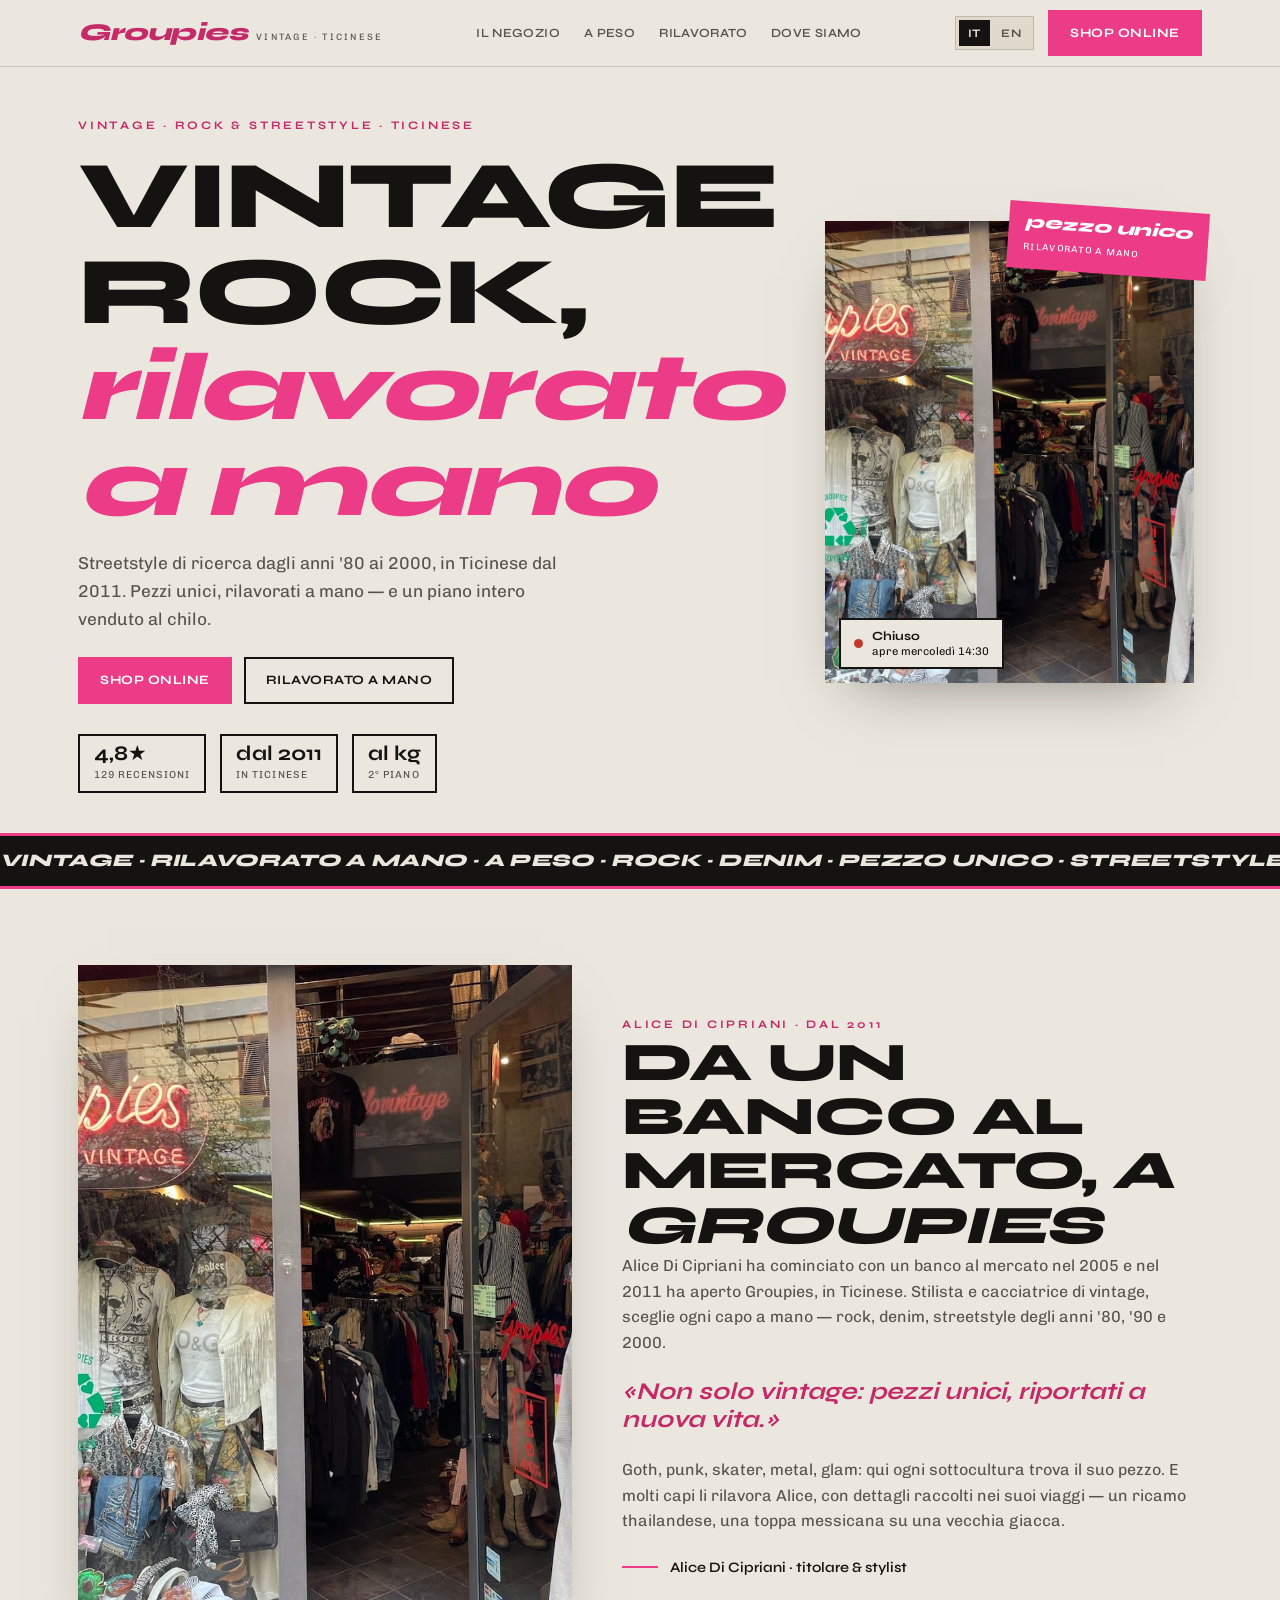
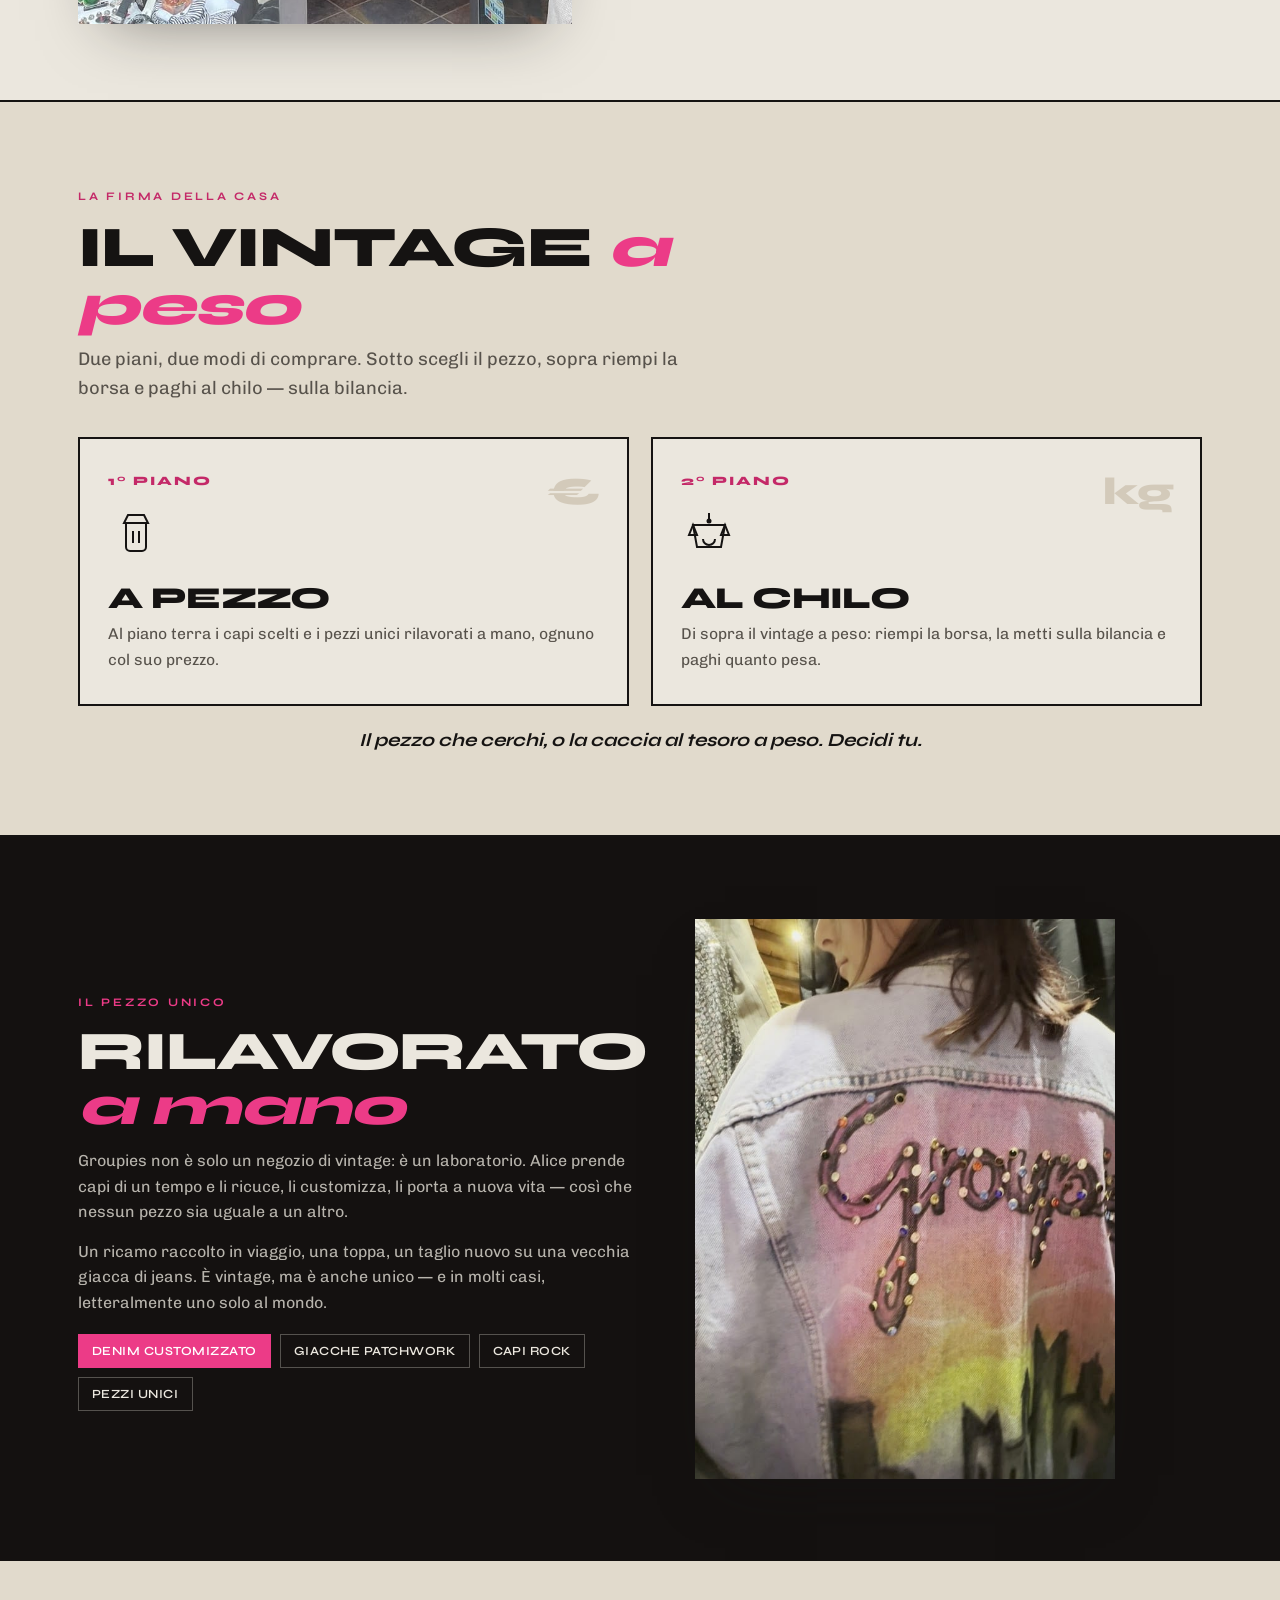
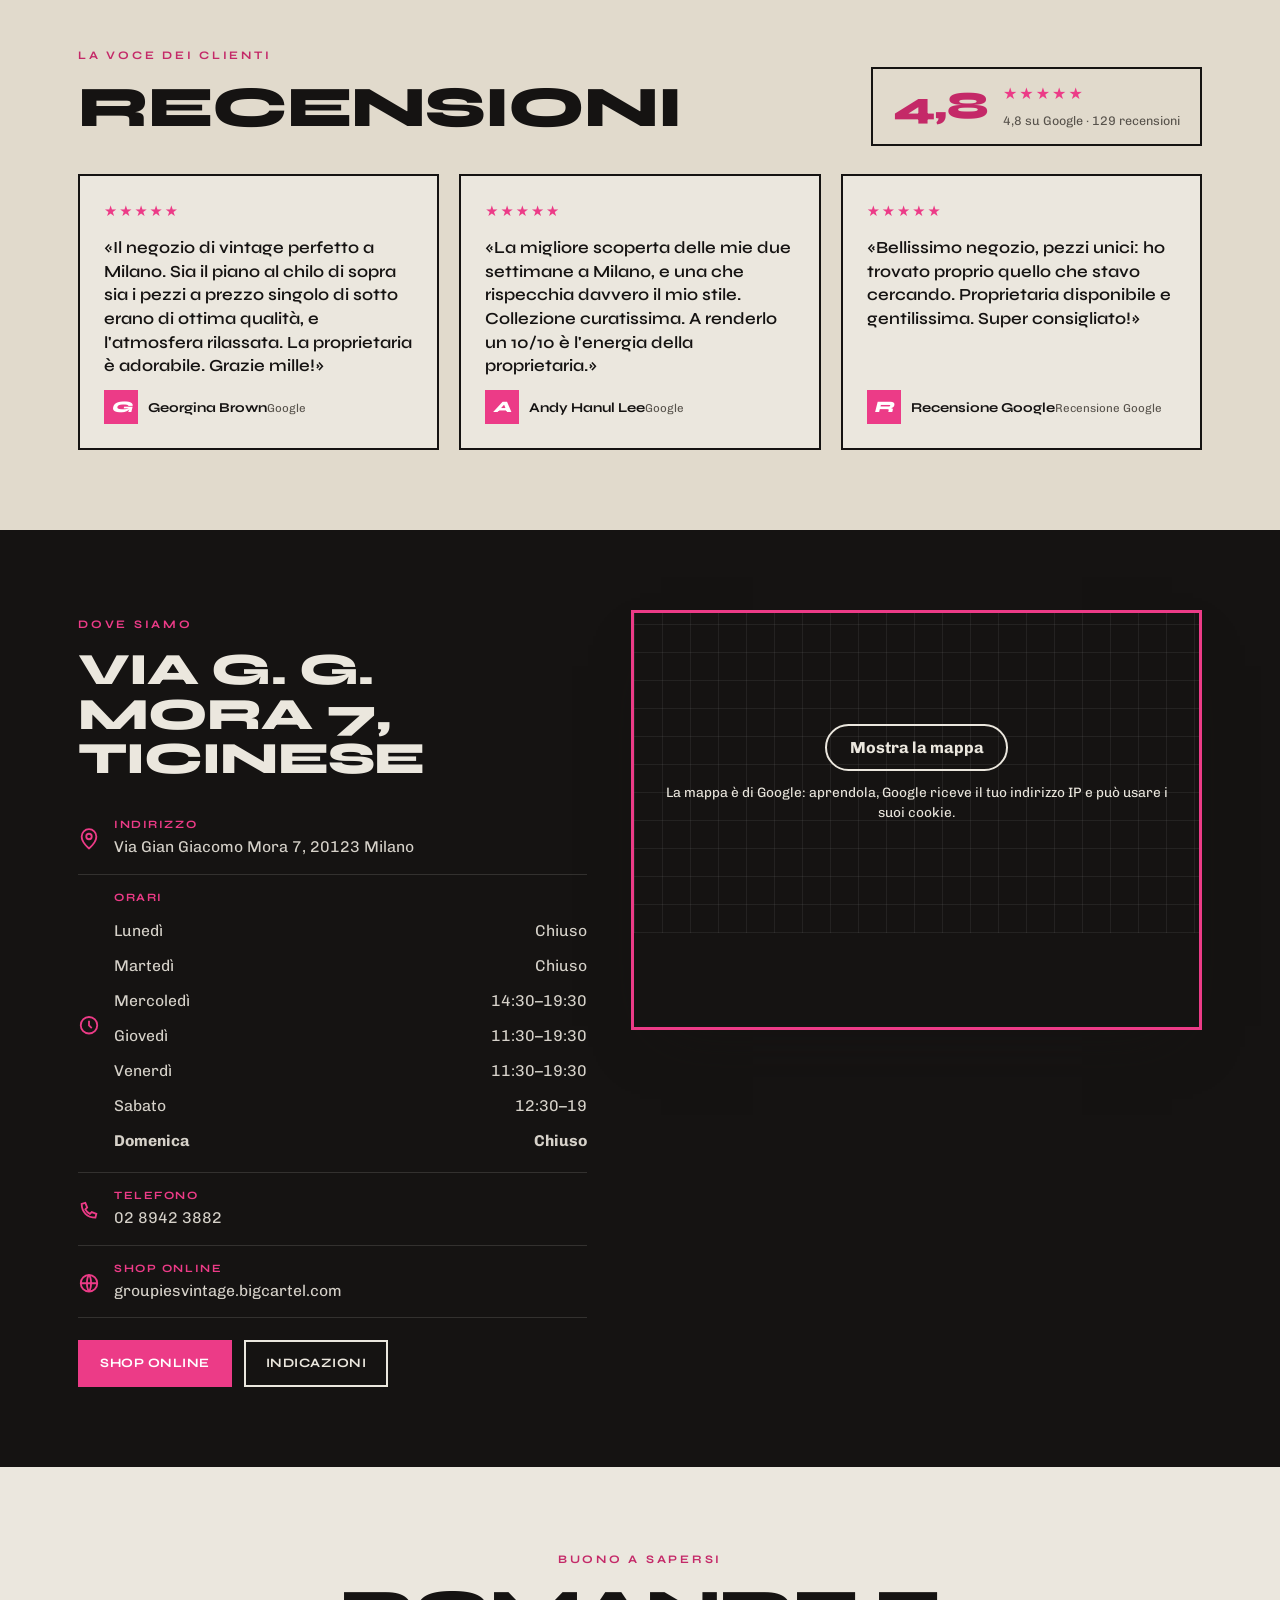
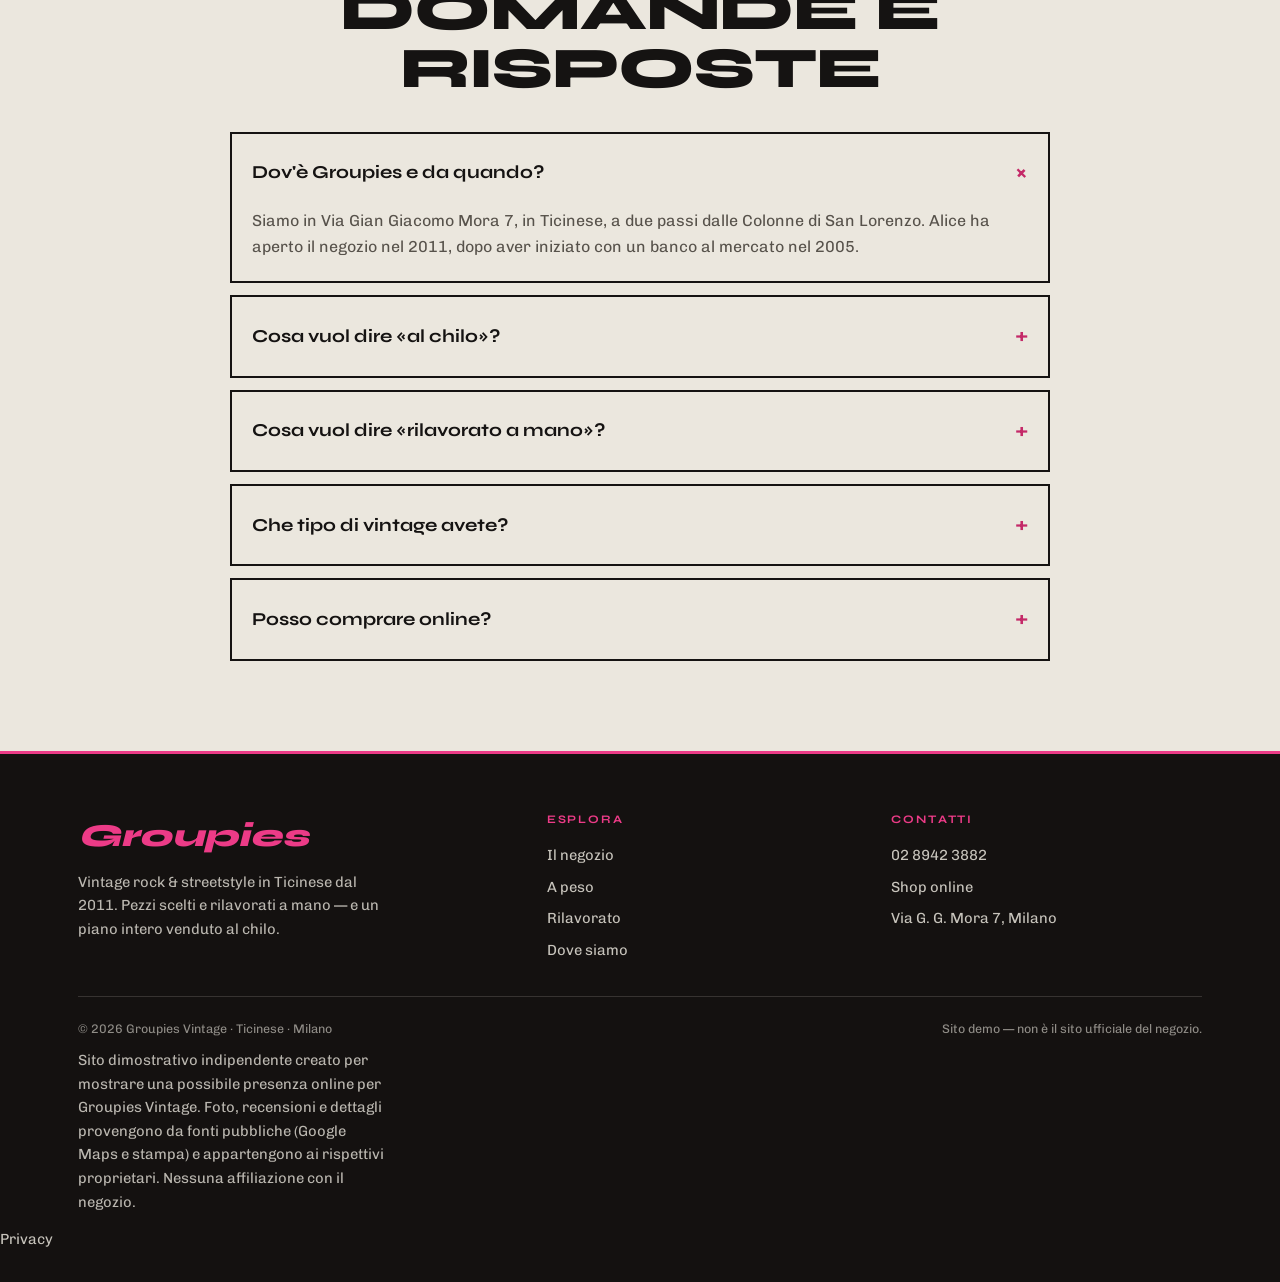
==== commit 4b7c5476: "Privacy e pulizia: caratteri sul sito, mappa al clic, informativa, noindex - caratteri copiati nel s" ====
--- a/index.html
+++ b/index.html
@@ -3,11 +3,10 @@
 <head>
 <meta charset="UTF-8">
 <meta name="viewport" content="width=device-width, initial-scale=1.0">
+<meta name="robots" content="noindex">
 <title>Groupies Vintage · vintage rock & streetstyle · Ticinese, Milano</title>
 <meta name="description" content="Groupies Vintage, negozio di vintage rock e streetstyle in Ticinese a Milano dal 2011. Pezzi unici rilavorati a mano da Alice Di Cipriani, e un piano di vintage a peso, al chilo.">
-<link rel="preconnect" href="https://fonts.googleapis.com">
-<link rel="preconnect" href="https://fonts.gstatic.com" crossorigin>
-<link href="https://fonts.googleapis.com/css2?family=Syne:ital,wght@0,600;0,700;0,800;1,700;1,800&family=Chivo:ital,wght@0,300;0,400;0,500;0,700;1,400&display=swap" rel="stylesheet">
+<link rel="stylesheet" href="fonts/fonts.css?v=1">
 <link rel="stylesheet" href="css/styles.css">
 <link rel="icon" href="data:image/svg+xml,<svg xmlns='http://www.w3.org/2000/svg' viewBox='0 0 100 100'><rect width='100' height='100' fill='%23141110'/><text x='50' y='70' font-size='58' text-anchor='middle' fill='%23EC3B87' font-family='sans-serif' font-style='italic' font-weight='bold'>G</text></svg>">
 </head>
@@ -199,7 +198,7 @@
       </div>
     </div>
     <div class="mapbox">
-      <iframe title="Mappa — Groupies Vintage, Via Gian Giacomo Mora 7 Milano" loading="lazy" referrerpolicy="no-referrer-when-downgrade" src="https://www.google.com/maps?q=Groupies+Vintage,+Via+Gian+Giacomo+Mora+7,+Milano&output=embed"></iframe>
+      <div class="mappa-clic" data-mappa-clic style="--mappa-h: 320px"><template><iframe title="Mappa — Groupies Vintage, Via Gian Giacomo Mora 7 Milano" loading="lazy" referrerpolicy="no-referrer-when-downgrade" src="https://www.google.com/maps?q=Groupies+Vintage,+Via+Gian+Giacomo+Mora+7,+Milano&output=embed"></iframe></template><div class="mappa-clic__velo"><a class="mappa-clic__btn" href="https://www.google.com/maps/dir/?api=1&destination=Groupies+Vintage+Via+Gian+Giacomo+Mora+7+Milano" target="_blank" rel="noopener">Mostra la mappa</a><p class="mappa-clic__nota">La mappa è di Google: aprendola, Google riceve il tuo indirizzo IP e può usare i suoi cookie.</p></div></div>
     </div>
   </div>
 </section>
@@ -265,26 +264,58 @@
     </div>
     <p class="disc" data-i18n="ft.disc">Sito dimostrativo indipendente creato per mostrare una possibile presenza online per Groupies Vintage. Foto, recensioni e dettagli provengono da fonti pubbliche (Google Maps e stampa) e appartengono ai rispettivi proprietari. Nessuna affiliazione con il negozio.</p>
   </div>
+  <p class="privacy-link"><a href="privacy.html">Privacy</a></p>
 </footer>
 
 <!-- JSON-LD -->
 <script type="application/ld+json">
 {
-  "@context":"https://schema.org",
-  "@type":"ClothingStore",
-  "name":"Groupies Vintage",
-  "description":"Negozio di vintage rock e streetstyle in Ticinese a Milano dal 2011. Pezzi unici rilavorati a mano da Alice Di Cipriani, e un piano di vintage a peso, al chilo.",
-  "url":"https://rotenzark.github.io/groupies-vintage/",
-  "telephone":"+39 02 8942 3882",
-  "foundingDate":"2011",
-  "priceRange":"€€",
-  "address":{"@type":"PostalAddress","streetAddress":"Via Gian Giacomo Mora 7","addressLocality":"Milano","postalCode":"20123","addressCountry":"IT"},
-  "geo":{"@type":"GeoCoordinates","latitude":45.45885,"longitude":9.180087},
-  "aggregateRating":{"@type":"AggregateRating","ratingValue":"4.8","reviewCount":"129"},
-  "openingHoursSpecification":[
-    {"@type":"OpeningHoursSpecification","dayOfWeek":["Wednesday"],"opens":"14:30","closes":"19:30"},
-    {"@type":"OpeningHoursSpecification","dayOfWeek":["Thursday","Friday"],"opens":"11:30","closes":"19:30"},
-    {"@type":"OpeningHoursSpecification","dayOfWeek":["Saturday"],"opens":"12:30","closes":"19:00"}
+  "@context": "https://schema.org",
+  "@type": "ClothingStore",
+  "name": "Groupies Vintage",
+  "description": "Negozio di vintage rock e streetstyle in Ticinese a Milano dal 2011. Pezzi unici rilavorati a mano da Alice Di Cipriani, e un piano di vintage a peso, al chilo.",
+  "url": "https://rotenzark.github.io/groupies-vintage/",
+  "telephone": "+39 02 8942 3882",
+  "foundingDate": "2011",
+  "priceRange": "€€",
+  "address": {
+    "@type": "PostalAddress",
+    "streetAddress": "Via Gian Giacomo Mora 7",
+    "addressLocality": "Milano",
+    "postalCode": "20123",
+    "addressCountry": "IT"
+  },
+  "geo": {
+    "@type": "GeoCoordinates",
+    "latitude": 45.45885,
+    "longitude": 9.180087
+  },
+  "openingHoursSpecification": [
+    {
+      "@type": "OpeningHoursSpecification",
+      "dayOfWeek": [
+        "Wednesday"
+      ],
+      "opens": "14:30",
+      "closes": "19:30"
+    },
+    {
+      "@type": "OpeningHoursSpecification",
+      "dayOfWeek": [
+        "Thursday",
+        "Friday"
+      ],
+      "opens": "11:30",
+      "closes": "19:30"
+    },
+    {
+      "@type": "OpeningHoursSpecification",
+      "dayOfWeek": [
+        "Saturday"
+      ],
+      "opens": "12:30",
+      "closes": "19:00"
+    }
   ]
 }
 </script>
@@ -303,5 +334,6 @@
 </script>
 
 <script src="js/main.js"></script>
+<script src="js/mappa-clic.js?v=1" defer></script>
 </body>
 </html>
--- a/fonts/fonts.css
+++ b/fonts/fonts.css
@@ -0,0 +1,217 @@
+/* Caratteri ospitati sul sito: nessuna richiesta a Google Fonts o Fontshare (giro privacy 1/10/2026). Licenze in LICENSE.txt. */
+/* vietnamese */
+@font-face {
+  font-family: 'Chivo';
+  font-style: italic;
+  font-weight: 400;
+  font-display: swap;
+  src: url(chivo-v21-va9Z4kzIxd1KFrBtW-13ZHhT-jDqdFwG1FrePXzwiQ.woff2) format('woff2');
+  unicode-range: U+0102-0103, U+0110-0111, U+0128-0129, U+0168-0169, U+01A0-01A1, U+01AF-01B0, U+0300-0301, U+0303-0304, U+0308-0309, U+0323, U+0329, U+1EA0-1EF9, U+20AB;
+}
+/* latin-ext */
+@font-face {
+  font-family: 'Chivo';
+  font-style: italic;
+  font-weight: 400;
+  font-display: swap;
+  src: url(chivo-v21-va9Z4kzIxd1KFrBtW-13ZHhT-jDqdFwG1FrfPXzwiQ.woff2) format('woff2');
+  unicode-range: U+0100-02BA, U+02BD-02C5, U+02C7-02CC, U+02CE-02D7, U+02DD-02FF, U+0304, U+0308, U+0329, U+1D00-1DBF, U+1E00-1E9F, U+1EF2-1EFF, U+2020, U+20A0-20AB, U+20AD-20C0, U+2113, U+2C60-2C7F, U+A720-A7FF;
+}
+/* latin */
+@font-face {
+  font-family: 'Chivo';
+  font-style: italic;
+  font-weight: 400;
+  font-display: swap;
+  src: url(chivo-v21-va9Z4kzIxd1KFrBtW-13ZHhT-jDqdFwG1FrRPXw.woff2) format('woff2');
+  unicode-range: U+0000-00FF, U+0131, U+0152-0153, U+02BB-02BC, U+02C6, U+02DA, U+02DC, U+0304, U+0308, U+0329, U+2000-206F, U+20AC, U+2122, U+2191, U+2193, U+2212, U+2215, U+FEFF, U+FFFD;
+}
+/* vietnamese */
+@font-face {
+  font-family: 'Chivo';
+  font-style: normal;
+  font-weight: 300;
+  font-display: swap;
+  src: url(chivo-v21-va9I4kzIxd1KFrBnQeNHkQ.woff2) format('woff2');
+  unicode-range: U+0102-0103, U+0110-0111, U+0128-0129, U+0168-0169, U+01A0-01A1, U+01AF-01B0, U+0300-0301, U+0303-0304, U+0308-0309, U+0323, U+0329, U+1EA0-1EF9, U+20AB;
+}
+/* latin-ext */
+@font-face {
+  font-family: 'Chivo';
+  font-style: normal;
+  font-weight: 300;
+  font-display: swap;
+  src: url(chivo-v21-va9I4kzIxd1KFrBmQeNHkQ.woff2) format('woff2');
+  unicode-range: U+0100-02BA, U+02BD-02C5, U+02C7-02CC, U+02CE-02D7, U+02DD-02FF, U+0304, U+0308, U+0329, U+1D00-1DBF, U+1E00-1E9F, U+1EF2-1EFF, U+2020, U+20A0-20AB, U+20AD-20C0, U+2113, U+2C60-2C7F, U+A720-A7FF;
+}
+/* latin */
+@font-face {
+  font-family: 'Chivo';
+  font-style: normal;
+  font-weight: 300;
+  font-display: swap;
+  src: url(chivo-v21-va9I4kzIxd1KFrBoQeM.woff2) format('woff2');
+  unicode-range: U+0000-00FF, U+0131, U+0152-0153, U+02BB-02BC, U+02C6, U+02DA, U+02DC, U+0304, U+0308, U+0329, U+2000-206F, U+20AC, U+2122, U+2191, U+2193, U+2212, U+2215, U+FEFF, U+FFFD;
+}
+/* vietnamese */
+@font-face {
+  font-family: 'Chivo';
+  font-style: normal;
+  font-weight: 400;
+  font-display: swap;
+  src: url(chivo-v21-va9I4kzIxd1KFrBnQeNHkQ.woff2) format('woff2');
+  unicode-range: U+0102-0103, U+0110-0111, U+0128-0129, U+0168-0169, U+01A0-01A1, U+01AF-01B0, U+0300-0301, U+0303-0304, U+0308-0309, U+0323, U+0329, U+1EA0-1EF9, U+20AB;
+}
+/* latin-ext */
+@font-face {
+  font-family: 'Chivo';
+  font-style: normal;
+  font-weight: 400;
+  font-display: swap;
+  src: url(chivo-v21-va9I4kzIxd1KFrBmQeNHkQ.woff2) format('woff2');
+  unicode-range: U+0100-02BA, U+02BD-02C5, U+02C7-02CC, U+02CE-02D7, U+02DD-02FF, U+0304, U+0308, U+0329, U+1D00-1DBF, U+1E00-1E9F, U+1EF2-1EFF, U+2020, U+20A0-20AB, U+20AD-20C0, U+2113, U+2C60-2C7F, U+A720-A7FF;
+}
+/* latin */
+@font-face {
+  font-family: 'Chivo';
+  font-style: normal;
+  font-weight: 400;
+  font-display: swap;
+  src: url(chivo-v21-va9I4kzIxd1KFrBoQeM.woff2) format('woff2');
+  unicode-range: U+0000-00FF, U+0131, U+0152-0153, U+02BB-02BC, U+02C6, U+02DA, U+02DC, U+0304, U+0308, U+0329, U+2000-206F, U+20AC, U+2122, U+2191, U+2193, U+2212, U+2215, U+FEFF, U+FFFD;
+}
+/* vietnamese */
+@font-face {
+  font-family: 'Chivo';
+  font-style: normal;
+  font-weight: 500;
+  font-display: swap;
+  src: url(chivo-v21-va9I4kzIxd1KFrBnQeNHkQ.woff2) format('woff2');
+  unicode-range: U+0102-0103, U+0110-0111, U+0128-0129, U+0168-0169, U+01A0-01A1, U+01AF-01B0, U+0300-0301, U+0303-0304, U+0308-0309, U+0323, U+0329, U+1EA0-1EF9, U+20AB;
+}
+/* latin-ext */
+@font-face {
+  font-family: 'Chivo';
+  font-style: normal;
+  font-weight: 500;
+  font-display: swap;
+  src: url(chivo-v21-va9I4kzIxd1KFrBmQeNHkQ.woff2) format('woff2');
+  unicode-range: U+0100-02BA, U+02BD-02C5, U+02C7-02CC, U+02CE-02D7, U+02DD-02FF, U+0304, U+0308, U+0329, U+1D00-1DBF, U+1E00-1E9F, U+1EF2-1EFF, U+2020, U+20A0-20AB, U+20AD-20C0, U+2113, U+2C60-2C7F, U+A720-A7FF;
+}
+/* latin */
+@font-face {
+  font-family: 'Chivo';
+  font-style: normal;
+  font-weight: 500;
+  font-display: swap;
+  src: url(chivo-v21-va9I4kzIxd1KFrBoQeM.woff2) format('woff2');
+  unicode-range: U+0000-00FF, U+0131, U+0152-0153, U+02BB-02BC, U+02C6, U+02DA, U+02DC, U+0304, U+0308, U+0329, U+2000-206F, U+20AC, U+2122, U+2191, U+2193, U+2212, U+2215, U+FEFF, U+FFFD;
+}
+/* vietnamese */
+@font-face {
+  font-family: 'Chivo';
+  font-style: normal;
+  font-weight: 700;
+  font-display: swap;
+  src: url(chivo-v21-va9I4kzIxd1KFrBnQeNHkQ.woff2) format('woff2');
+  unicode-range: U+0102-0103, U+0110-0111, U+0128-0129, U+0168-0169, U+01A0-01A1, U+01AF-01B0, U+0300-0301, U+0303-0304, U+0308-0309, U+0323, U+0329, U+1EA0-1EF9, U+20AB;
+}
+/* latin-ext */
+@font-face {
+  font-family: 'Chivo';
+  font-style: normal;
+  font-weight: 700;
+  font-display: swap;
+  src: url(chivo-v21-va9I4kzIxd1KFrBmQeNHkQ.woff2) format('woff2');
+  unicode-range: U+0100-02BA, U+02BD-02C5, U+02C7-02CC, U+02CE-02D7, U+02DD-02FF, U+0304, U+0308, U+0329, U+1D00-1DBF, U+1E00-1E9F, U+1EF2-1EFF, U+2020, U+20A0-20AB, U+20AD-20C0, U+2113, U+2C60-2C7F, U+A720-A7FF;
+}
+/* latin */
+@font-face {
+  font-family: 'Chivo';
+  font-style: normal;
+  font-weight: 700;
+  font-display: swap;
+  src: url(chivo-v21-va9I4kzIxd1KFrBoQeM.woff2) format('woff2');
+  unicode-range: U+0000-00FF, U+0131, U+0152-0153, U+02BB-02BC, U+02C6, U+02DA, U+02DC, U+0304, U+0308, U+0329, U+2000-206F, U+20AC, U+2122, U+2191, U+2193, U+2212, U+2215, U+FEFF, U+FFFD;
+}
+/* greek */
+@font-face {
+  font-family: 'Syne';
+  font-style: normal;
+  font-weight: 600;
+  font-display: swap;
+  src: url(syne-v24-8vIH7w4qzmVxm2NL9Hz_.woff2) format('woff2');
+  unicode-range: U+0370-0377, U+037A-037F, U+0384-038A, U+038C, U+038E-03A1, U+03A3-03FF;
+}
+/* latin-ext */
+@font-face {
+  font-family: 'Syne';
+  font-style: normal;
+  font-weight: 600;
+  font-display: swap;
+  src: url(syne-v24-8vIH7w4qzmVxm25L9Hz_.woff2) format('woff2');
+  unicode-range: U+0100-02BA, U+02BD-02C5, U+02C7-02CC, U+02CE-02D7, U+02DD-02FF, U+0304, U+0308, U+0329, U+1D00-1DBF, U+1E00-1E9F, U+1EF2-1EFF, U+2020, U+20A0-20AB, U+20AD-20C0, U+2113, U+2C60-2C7F, U+A720-A7FF;
+}
+/* latin */
+@font-face {
+  font-family: 'Syne';
+  font-style: normal;
+  font-weight: 600;
+  font-display: swap;
+  src: url(syne-v24-8vIH7w4qzmVxm2BL9A.woff2) format('woff2');
+  unicode-range: U+0000-00FF, U+0131, U+0152-0153, U+02BB-02BC, U+02C6, U+02DA, U+02DC, U+0304, U+0308, U+0329, U+2000-206F, U+20AC, U+2122, U+2191, U+2193, U+2212, U+2215, U+FEFF, U+FFFD;
+}
+/* greek */
+@font-face {
+  font-family: 'Syne';
+  font-style: normal;
+  font-weight: 700;
+  font-display: swap;
+  src: url(syne-v24-8vIH7w4qzmVxm2NL9Hz_.woff2) format('woff2');
+  unicode-range: U+0370-0377, U+037A-037F, U+0384-038A, U+038C, U+038E-03A1, U+03A3-03FF;
+}
+/* latin-ext */
+@font-face {
+  font-family: 'Syne';
+  font-style: normal;
+  font-weight: 700;
+  font-display: swap;
+  src: url(syne-v24-8vIH7w4qzmVxm25L9Hz_.woff2) format('woff2');
+  unicode-range: U+0100-02BA, U+02BD-02C5, U+02C7-02CC, U+02CE-02D7, U+02DD-02FF, U+0304, U+0308, U+0329, U+1D00-1DBF, U+1E00-1E9F, U+1EF2-1EFF, U+2020, U+20A0-20AB, U+20AD-20C0, U+2113, U+2C60-2C7F, U+A720-A7FF;
+}
+/* latin */
+@font-face {
+  font-family: 'Syne';
+  font-style: normal;
+  font-weight: 700;
+  font-display: swap;
+  src: url(syne-v24-8vIH7w4qzmVxm2BL9A.woff2) format('woff2');
+  unicode-range: U+0000-00FF, U+0131, U+0152-0153, U+02BB-02BC, U+02C6, U+02DA, U+02DC, U+0304, U+0308, U+0329, U+2000-206F, U+20AC, U+2122, U+2191, U+2193, U+2212, U+2215, U+FEFF, U+FFFD;
+}
+/* greek */
+@font-face {
+  font-family: 'Syne';
+  font-style: normal;
+  font-weight: 800;
+  font-display: swap;
+  src: url(syne-v24-8vIH7w4qzmVxm2NL9Hz_.woff2) format('woff2');
+  unicode-range: U+0370-0377, U+037A-037F, U+0384-038A, U+038C, U+038E-03A1, U+03A3-03FF;
+}
+/* latin-ext */
+@font-face {
+  font-family: 'Syne';
+  font-style: normal;
+  font-weight: 800;
+  font-display: swap;
+  src: url(syne-v24-8vIH7w4qzmVxm25L9Hz_.woff2) format('woff2');
+  unicode-range: U+0100-02BA, U+02BD-02C5, U+02C7-02CC, U+02CE-02D7, U+02DD-02FF, U+0304, U+0308, U+0329, U+1D00-1DBF, U+1E00-1E9F, U+1EF2-1EFF, U+2020, U+20A0-20AB, U+20AD-20C0, U+2113, U+2C60-2C7F, U+A720-A7FF;
+}
+/* latin */
+@font-face {
+  font-family: 'Syne';
+  font-style: normal;
+  font-weight: 800;
+  font-display: swap;
+  src: url(syne-v24-8vIH7w4qzmVxm2BL9A.woff2) format('woff2');
+  unicode-range: U+0000-00FF, U+0131, U+0152-0153, U+02BB-02BC, U+02C6, U+02DA, U+02DC, U+0304, U+0308, U+0329, U+2000-206F, U+20AC, U+2122, U+2191, U+2193, U+2212, U+2215, U+FEFF, U+FFFD;
+}
--- a/css/styles.css
+++ b/css/styles.css
@@ -226,3 +226,12 @@
   .bar .row{height:58px}
 }
 @media(prefers-reduced-motion:reduce){*{animation:none!important;transition:none!important}.reveal{opacity:1;transform:none}}
+
+/*MAPPACLIC*/
+/* la mappa Google si carica solo al clic (giro privacy 1/10/2026) */
+.mappa-clic { display: flex; align-items: center; justify-content: center; width: 100%; height: 100%; min-height: var(--mappa-h, 320px); box-sizing: border-box; padding: 24px; text-align: center; background: repeating-linear-gradient(0deg, rgba(127, 127, 127, 0.14) 0 1px, transparent 1px 28px), repeating-linear-gradient(90deg, rgba(127, 127, 127, 0.14) 0 1px, transparent 1px 28px); }
+.mappa-clic__velo { display: flex; flex-direction: column; align-items: center; gap: 12px; max-width: 32em; }
+.mappa-clic__btn { display: inline-block; padding: 0.75em 1.4em; border: 2px solid currentColor; border-radius: 999px; color: inherit; font: inherit; font-weight: 600; line-height: 1.2; text-decoration: none; background: transparent; cursor: pointer; }
+.mappa-clic__btn:hover, .mappa-clic__btn:focus-visible { text-decoration: underline; }
+.mappa-clic__nota { margin: 0; font-size: 0.85em; line-height: 1.45; }
+/*/MAPPACLIC*/
